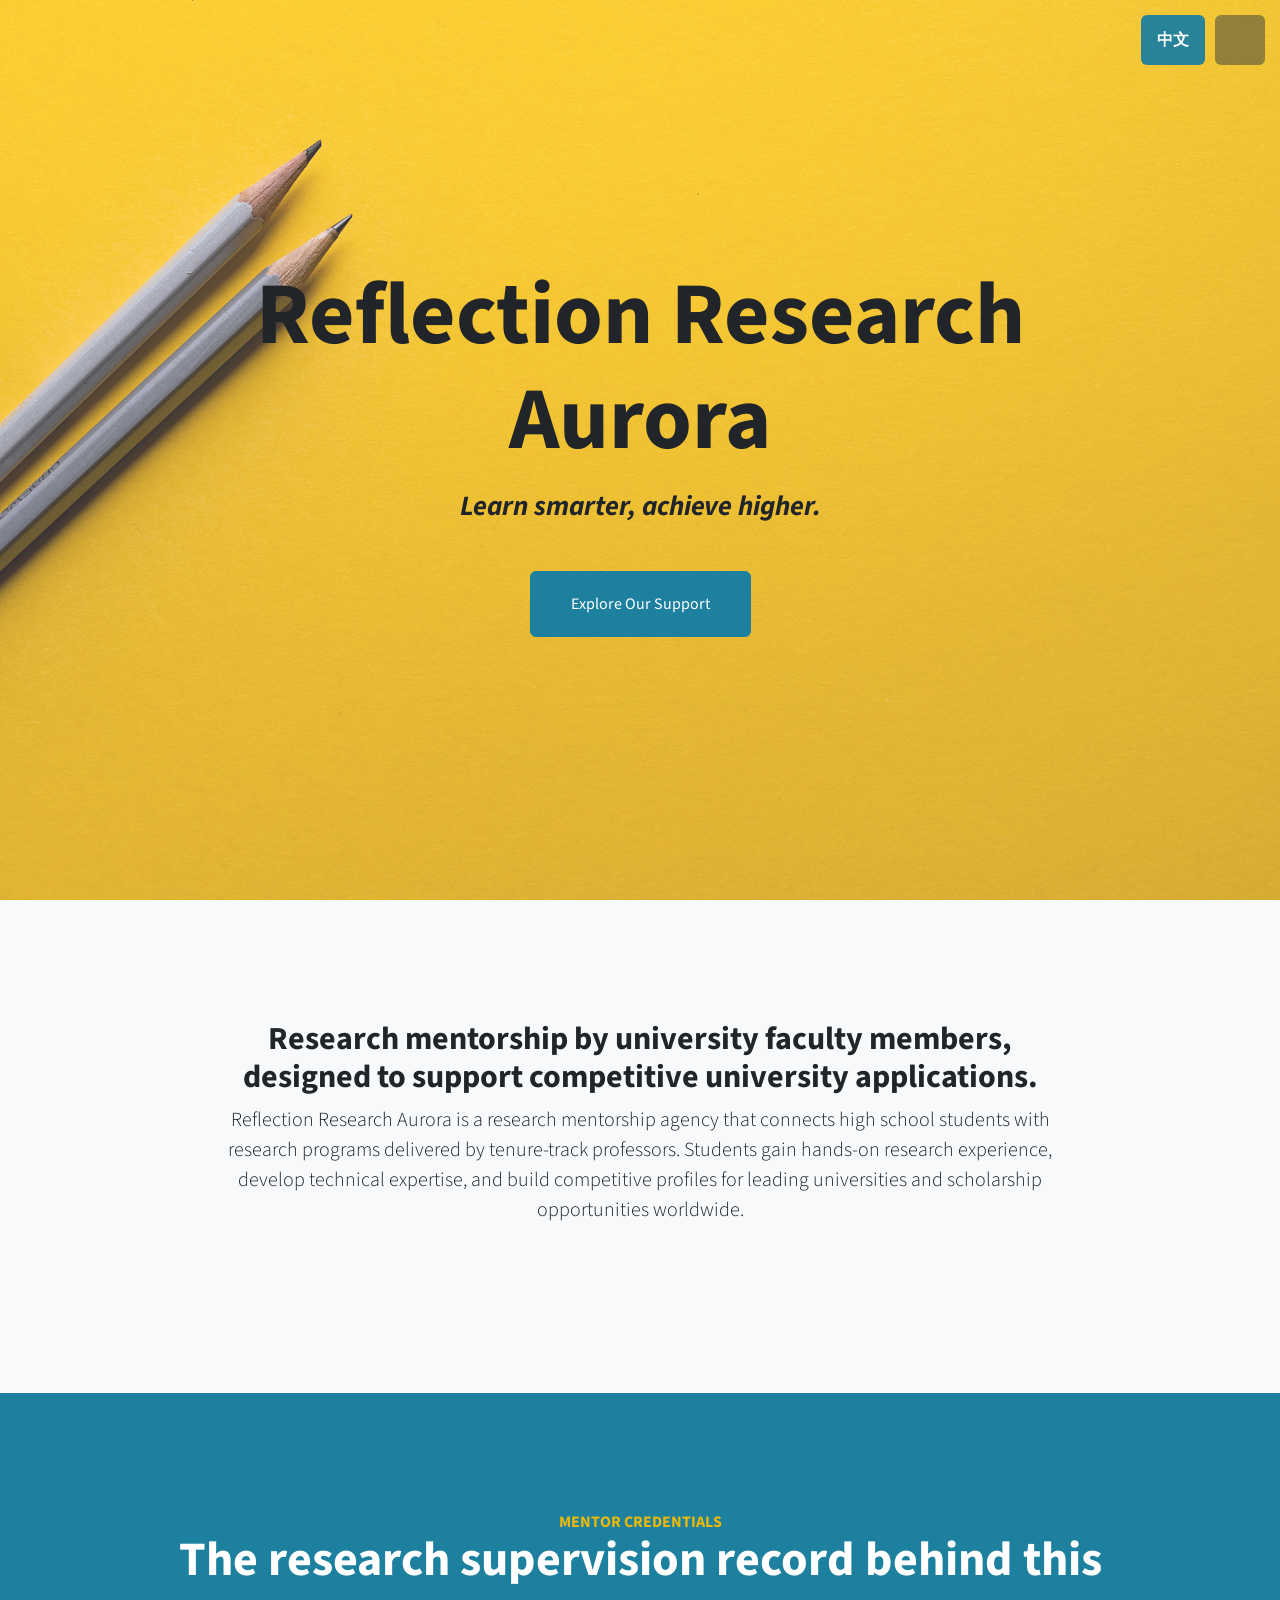
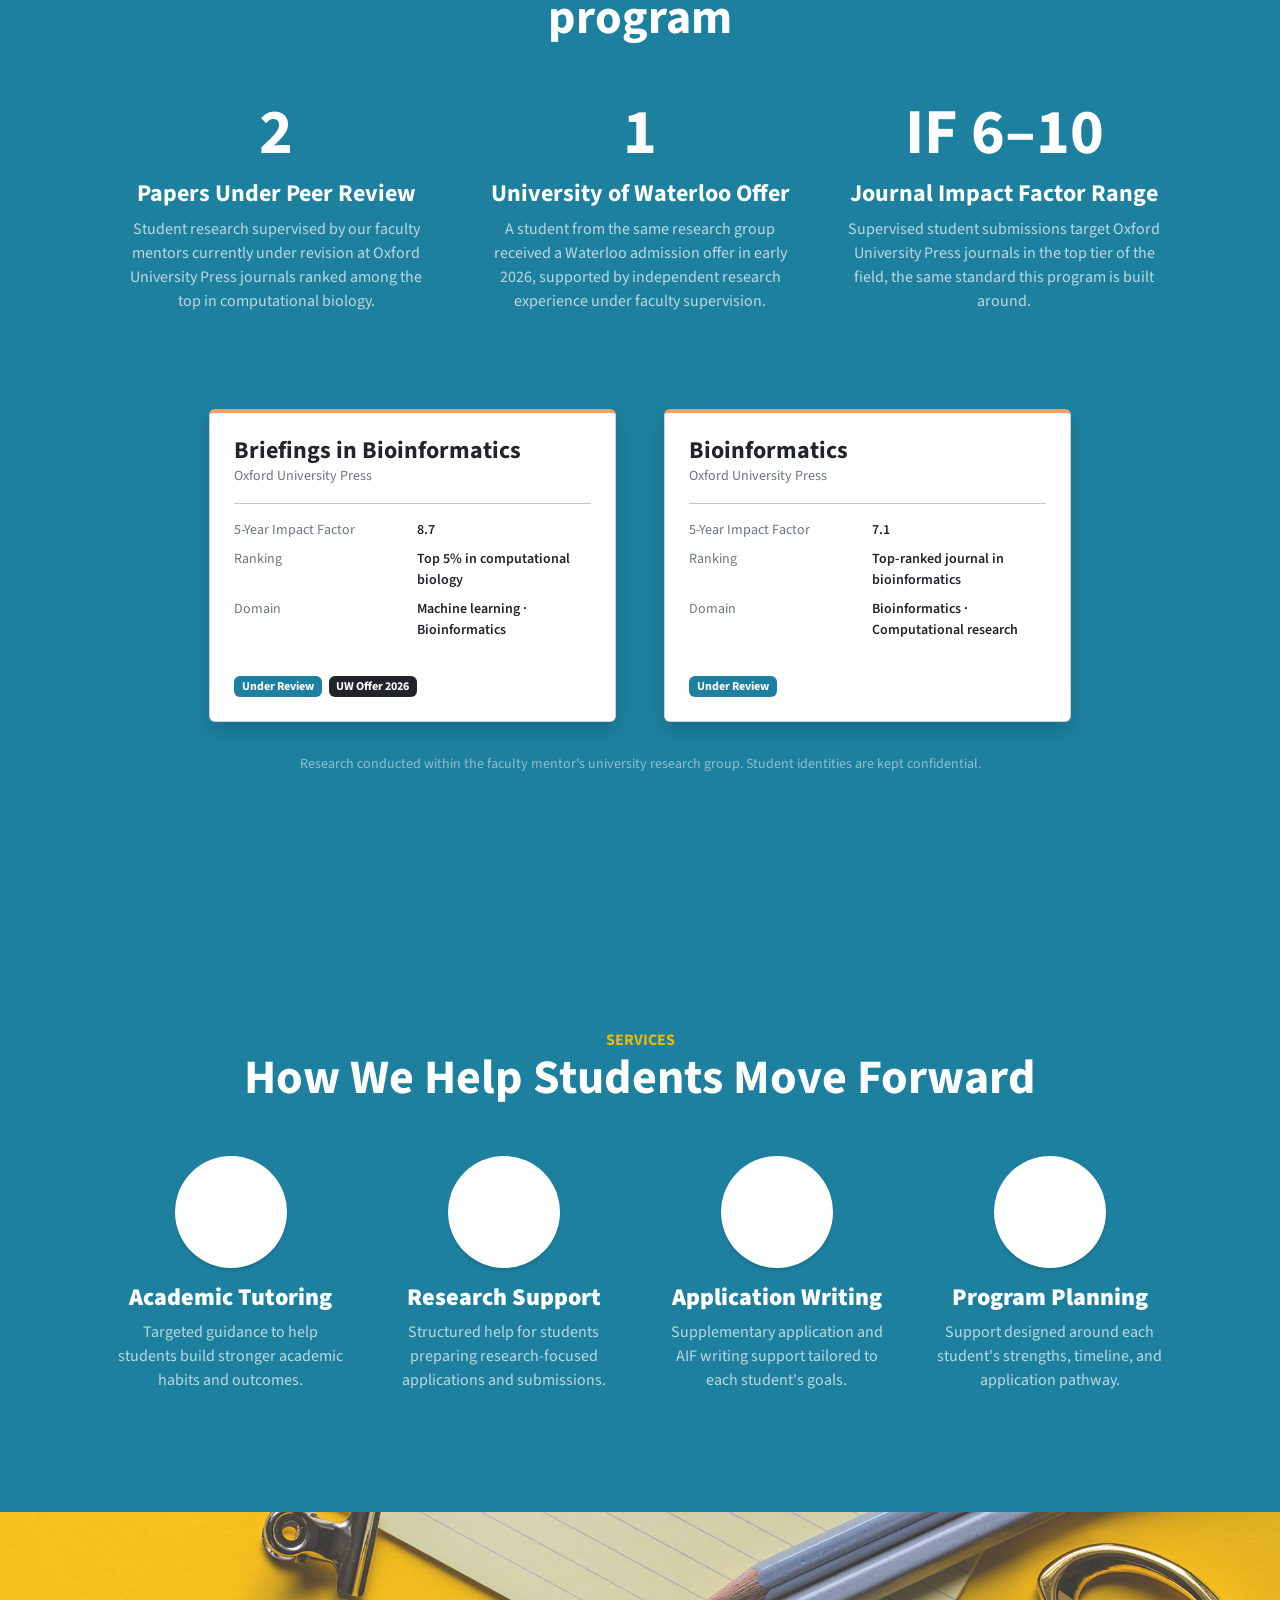
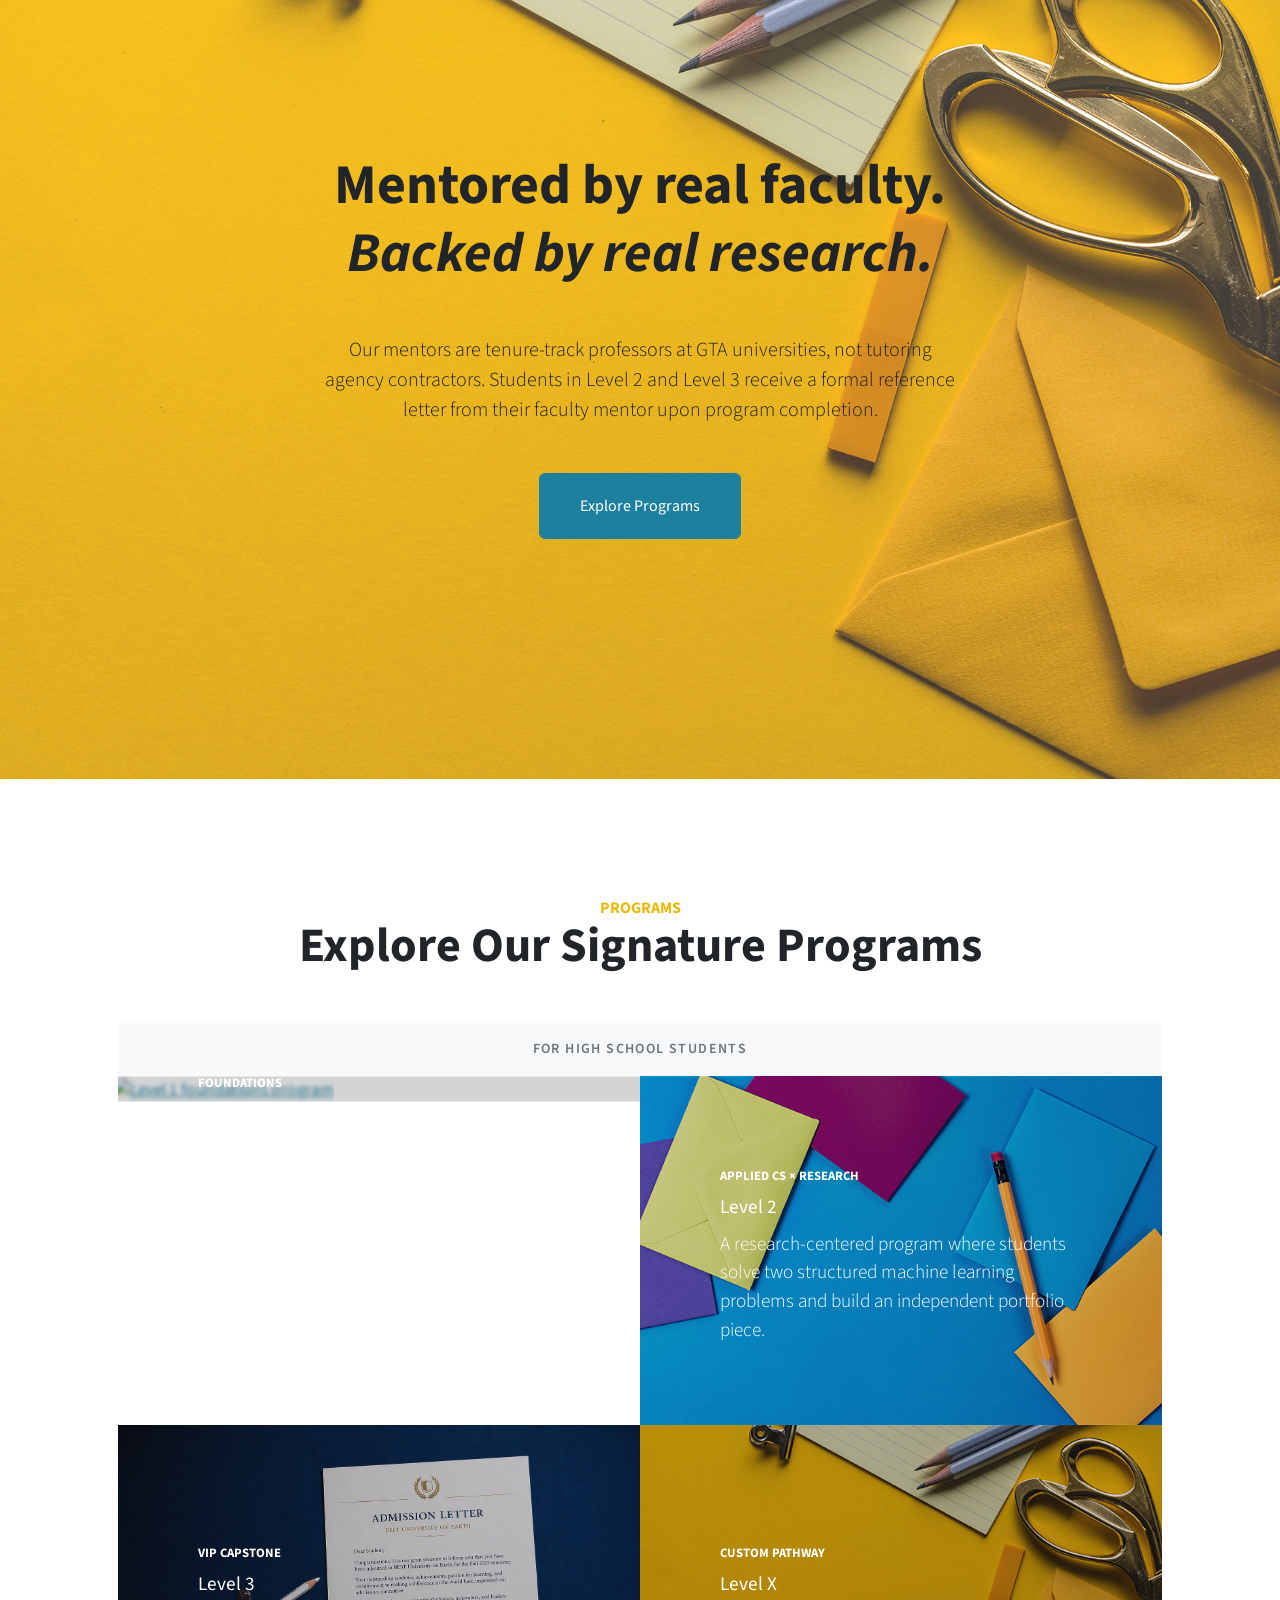
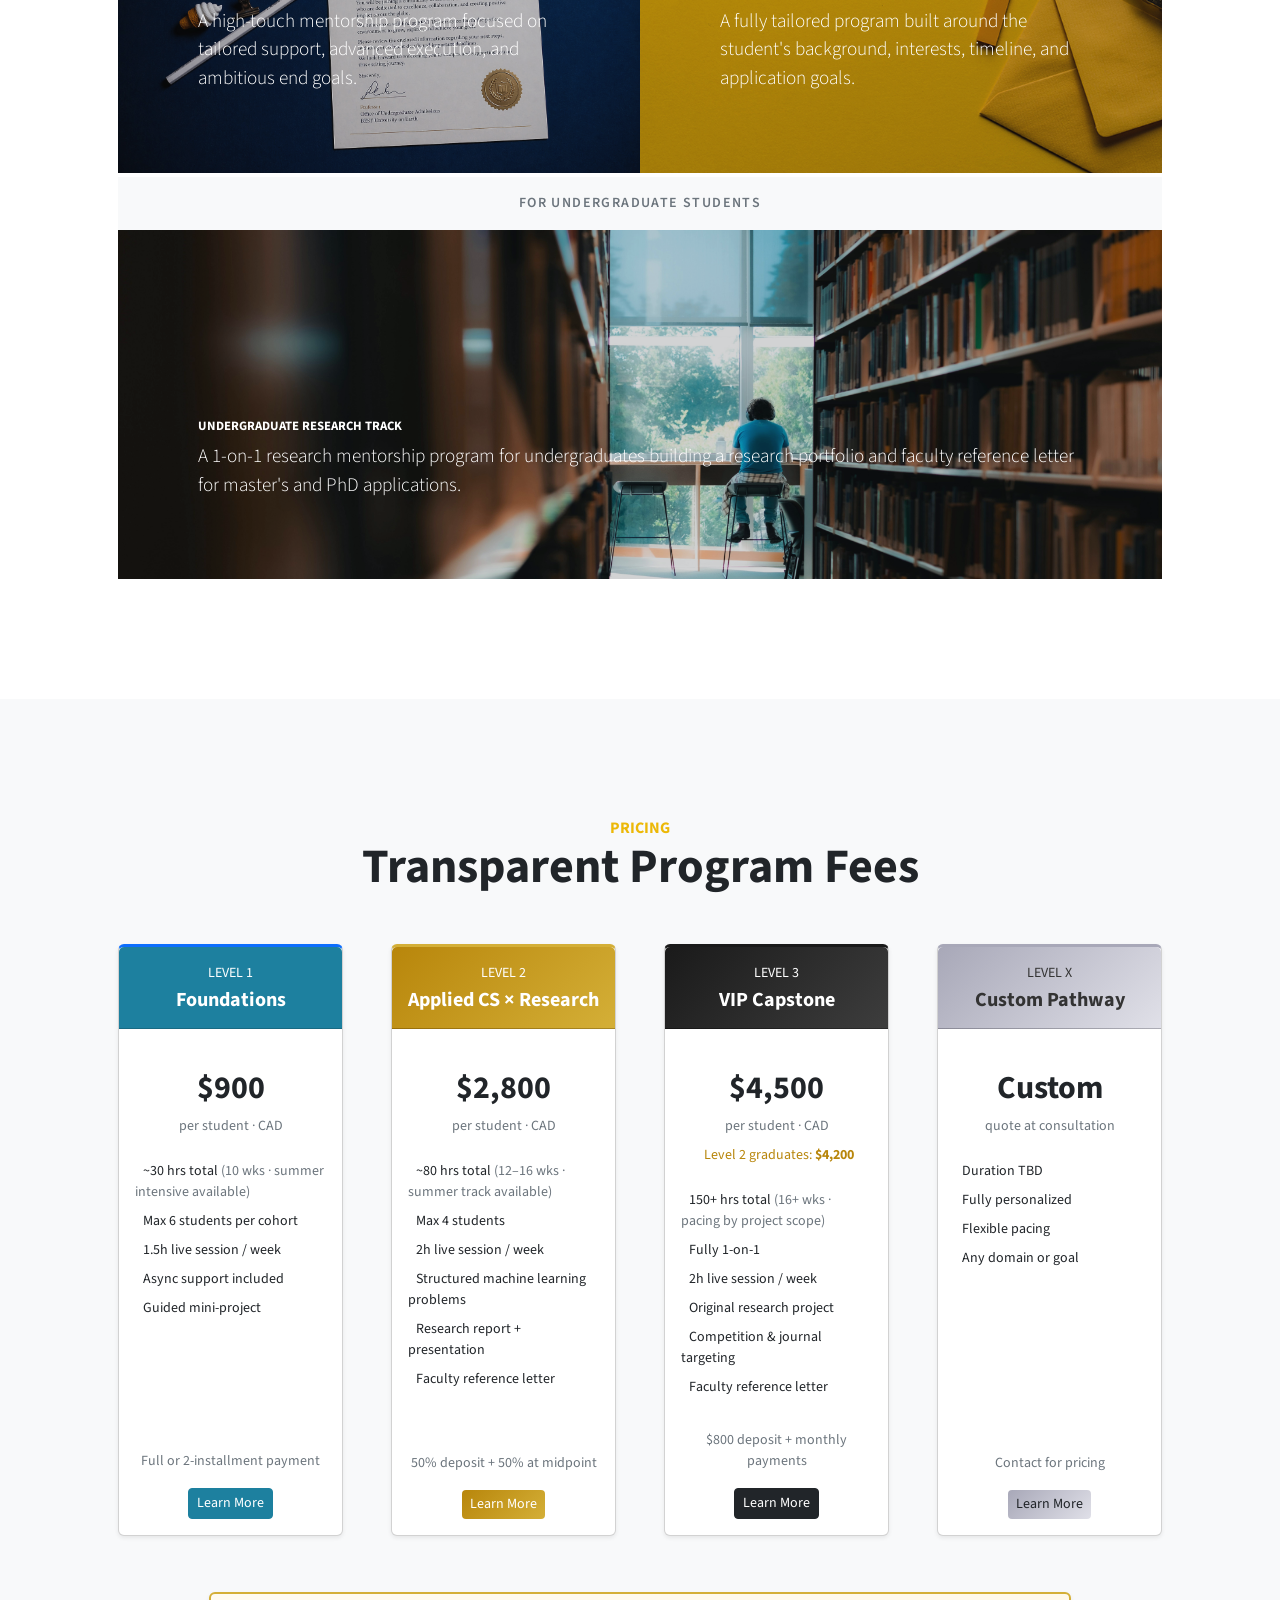
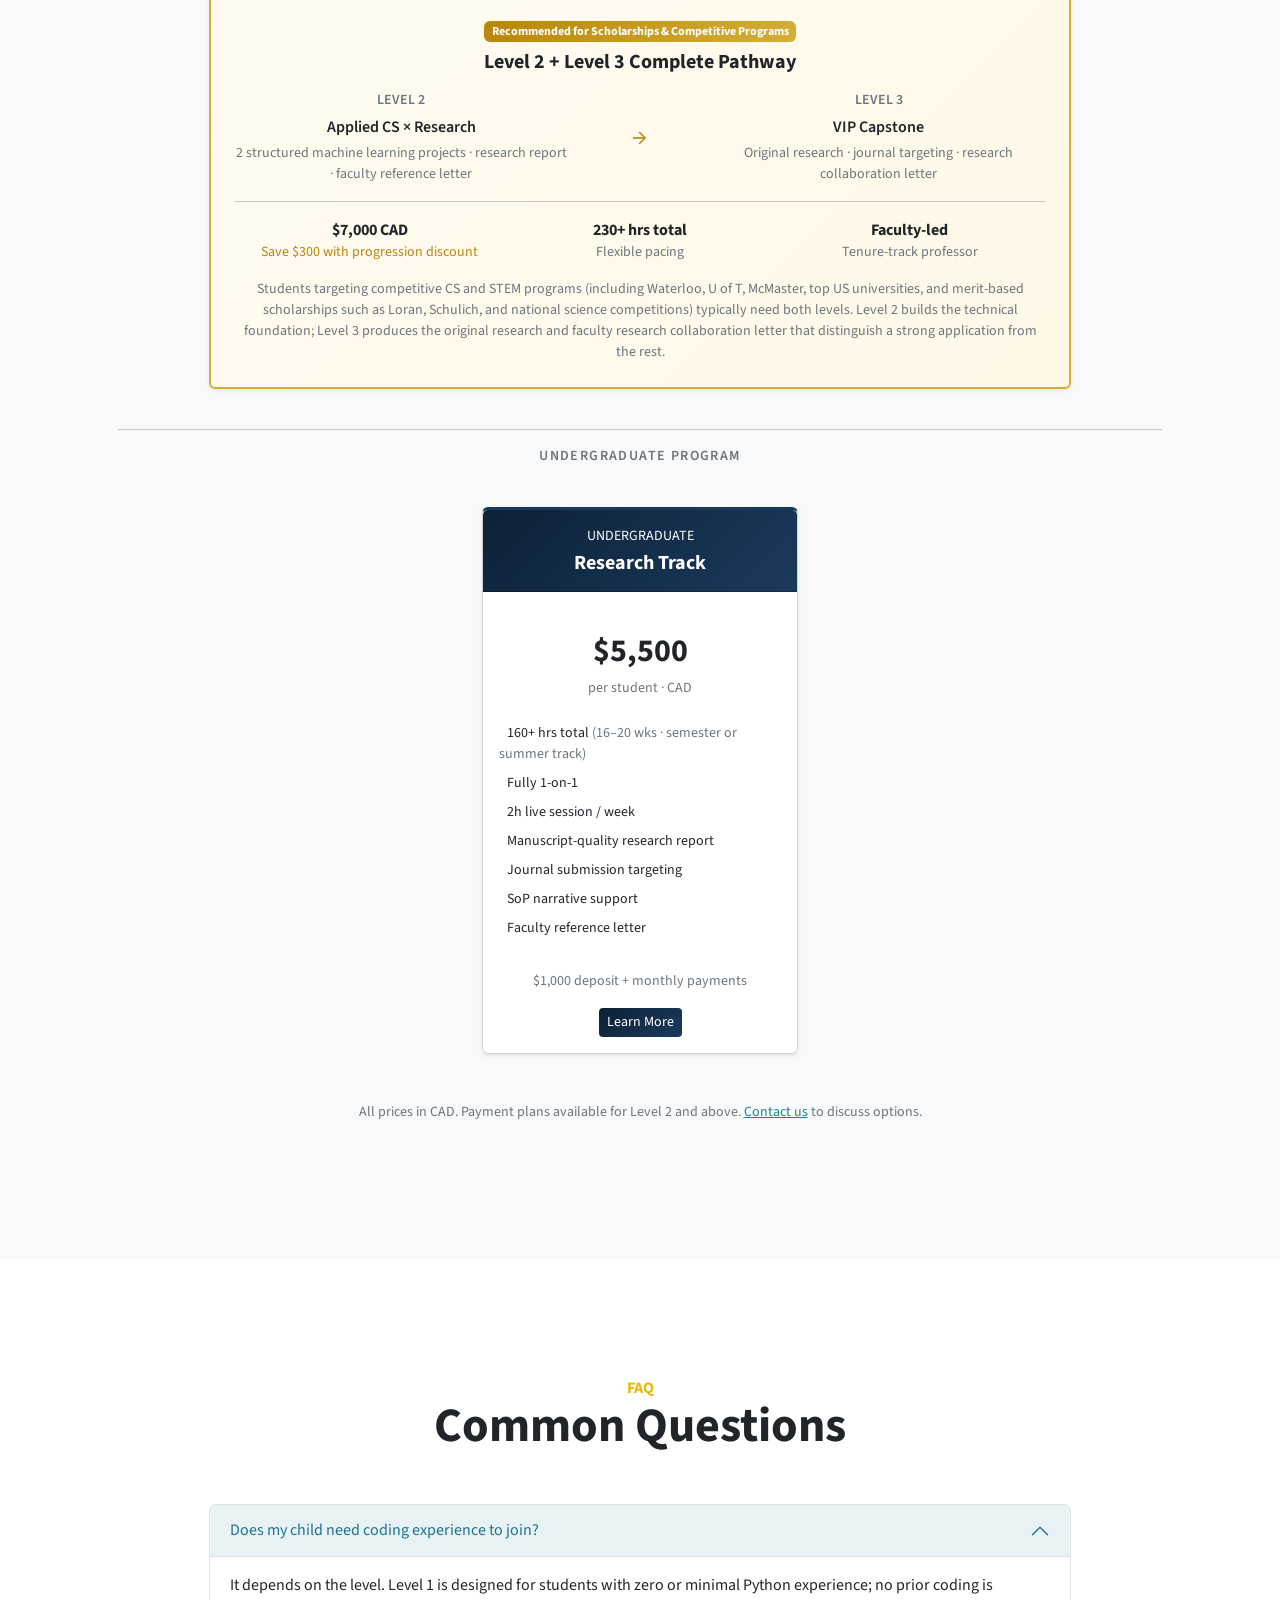
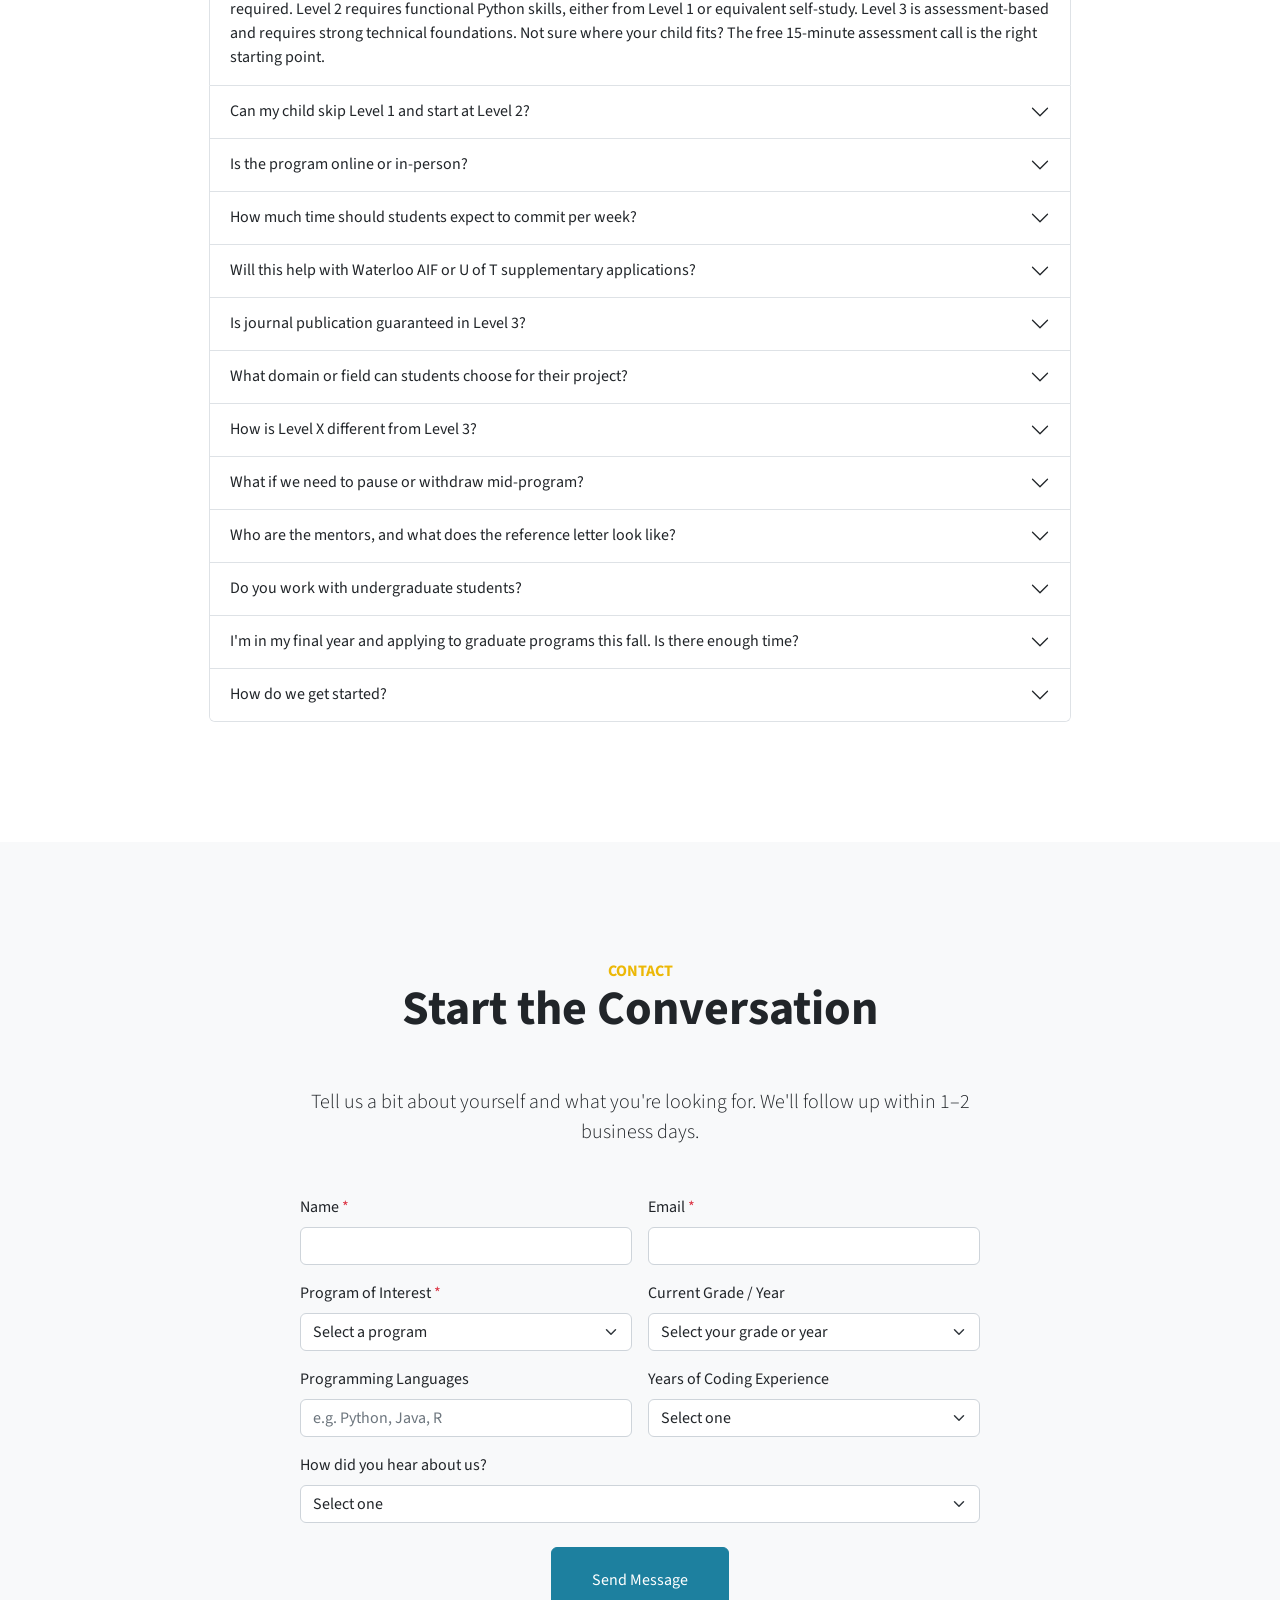
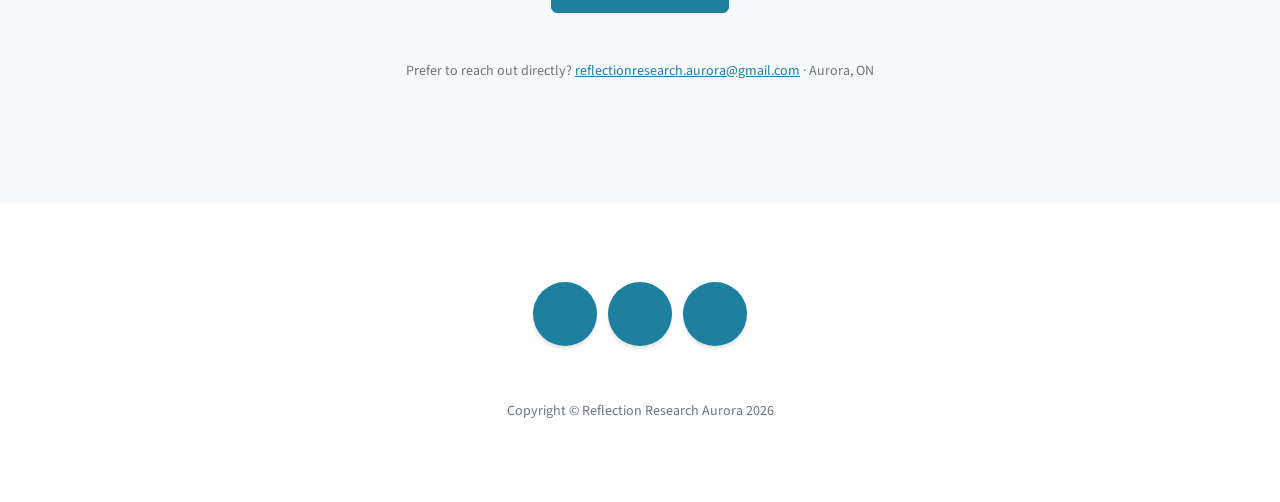
==== index.html @ bee8b77a "Initial site launch Co-Authored-By: Claude Sonnet 4.6 <noreply@anthropic.com>" ====
<!DOCTYPE html>
<html lang="en">
    <head>
        <meta charset="utf-8" />
        <meta name="viewport" content="width=device-width, initial-scale=1, shrink-to-fit=no" />
        <meta name="description" content="Reflection Research Aurora helps high school and undergraduate students with academic tutoring and application writing support." />
        <meta name="author" content="Reflection Research Aurora" />
        <title>Reflection Research Aurora | Learn smarter, achieve higher.</title>
        <!-- Favicon-->
        <link rel="icon" type="image/x-icon" href="assets/favicon.ico" />
        <!-- Font Awesome icons (free version)-->
        <script src="https://use.fontawesome.com/releases/v6.3.0/js/all.js" crossorigin="anonymous"></script>
        <!-- Simple line icons-->
        <link href="https://cdnjs.cloudflare.com/ajax/libs/simple-line-icons/2.5.5/css/simple-line-icons.min.css" rel="stylesheet" />
        <!-- Google fonts-->
        <link href="https://fonts.googleapis.com/css?family=Source+Sans+Pro:300,400,700,300italic,400italic,700italic" rel="stylesheet" type="text/css" />
        <!-- Core theme CSS (includes Bootstrap)-->
        <link href="css/styles.css" rel="stylesheet" />
    </head>
    <body id="page-top">
        <!-- Navigation-->
        <a class="menu-toggle rounded" href="#"><i class="fas fa-bars"></i></a>
        <a class="language-toggle rounded" href="#" aria-label="Switch language">中文</a>
        <nav id="sidebar-wrapper">
            <ul class="sidebar-nav">
                <li class="sidebar-brand"><a class="js-scroll-trigger" href="#page-top">Reflection Research Aurora</a></li>
                <li class="sidebar-nav-item"><a class="js-scroll-trigger" href="#page-top">Home</a></li>
                <li class="sidebar-nav-item"><a class="js-scroll-trigger" href="#about">About</a></li>
                <li class="sidebar-nav-item"><a class="js-scroll-trigger" href="#services">Services</a></li>
                <li class="sidebar-nav-item"><a class="js-scroll-trigger" href="#programs">Programs</a></li>
                <li class="sidebar-nav-item"><a class="js-scroll-trigger" href="#pricing">Pricing</a></li>
                <li class="sidebar-nav-item"><a class="js-scroll-trigger" href="#faq">FAQ</a></li>
                <li class="sidebar-nav-item"><a class="js-scroll-trigger" href="#contact">Contact</a></li>
            </ul>
        </nav>
        <!-- Header-->
        <header class="masthead d-flex align-items-center">
            <div class="container px-4 px-lg-5 text-center">
                <h1 class="mb-3">Reflection Research Aurora</h1>
                <h3 class="mb-5"><em>Learn smarter, achieve higher.</em></h3>
                <a class="btn btn-primary btn-xl" href="#about">Explore Our Support</a>
            </div>
        </header>
        <!-- About-->
        <section class="content-section bg-light" id="about">
            <div class="container px-4 px-lg-5 text-center">
                <div class="row gx-4 gx-lg-5 justify-content-center">
                    <div class="col-lg-10">
                        <h2>Research mentorship by university faculty members, designed to support competitive university applications.</h2>
                        <p class="lead mb-5">
                            Reflection Research Aurora is a research mentorship agency that connects 
                            high school students with research programs delivered by tenure-track professors. 
                            Students gain hands-on research experience, develop technical expertise, and build competitive profiles for leading universities and scholarship opportunities worldwide.
                        </p>
                    </div>
                </div>
            </div>
        </section>
        <!-- Mentor Credentials -->
        <section class="content-section bg-primary text-white text-center" id="outcomes">
            <div class="container px-4 px-lg-5">
                <div class="content-section-heading">
                    <h3 class="text-secondary mb-0">Mentor Credentials</h3>
                    <h2 class="mb-5">The research supervision record behind this program</h2>
                </div>
                <div class="row gx-4 gx-lg-5 justify-content-center mb-5">
                    <div class="col-lg-4 col-md-4 mb-5">
                        <h1 class="display-3 fw-bold">2</h1>
                        <h4>Papers Under Peer Review</h4>
                        <p class="text-faded mb-0">Student research supervised by our faculty mentors currently under revision at Oxford University Press journals ranked among the top in computational biology.</p>
                    </div>
                    <div class="col-lg-4 col-md-4 mb-5">
                        <h1 class="display-3 fw-bold">1</h1>
                        <h4>University of Waterloo Offer</h4>
                        <p class="text-faded mb-0">A student from the same research group received a Waterloo admission offer in early 2026, supported by independent research experience under faculty supervision.</p>
                    </div>
                    <div class="col-lg-4 col-md-4 mb-5">
                        <h1 class="display-3 fw-bold">IF 6–10</h1>
                        <h4>Journal Impact Factor Range</h4>
                        <p class="text-faded mb-0">Supervised student submissions target Oxford University Press journals in the top tier of the field, the same standard this program is built around.</p>
                    </div>
                </div>
                <div class="row gx-4 gx-lg-5 justify-content-center">
                    <div class="col-lg-5 col-md-6 mb-4">
                        <div class="card h-100 text-start text-dark shadow" style="border-top: 4px solid #f4a261;">
                            <div class="card-body p-4">
                                <h4 class="card-title mb-0">Briefings in Bioinformatics</h4>
                                <p class="text-muted small mb-3">Oxford University Press</p>
                                <hr class="my-3">
                                <div class="row g-2 small">
                                    <div class="col-6 text-muted">5-Year Impact Factor</div>
                                    <div class="col-6 fw-semibold">8.7</div>
                                    <div class="col-6 text-muted">Ranking</div>
                                    <div class="col-6 fw-semibold">Top 5% in computational biology</div>
                                    <div class="col-6 text-muted">Domain</div>
                                    <div class="col-6 fw-semibold">Machine learning &middot; Bioinformatics</div>
                                </div>
                            </div>
                            <div class="card-footer bg-transparent border-0 pb-4 px-4">
                                <span class="badge bg-primary">Under Review</span>
                                <span class="badge bg-dark ms-1">UW Offer 2026</span>
                            </div>
                        </div>
                    </div>
                    <div class="col-lg-5 col-md-6 mb-4">
                        <div class="card h-100 text-start text-dark shadow" style="border-top: 4px solid #f4a261;">
                            <div class="card-body p-4">
                                <h4 class="card-title mb-0">Bioinformatics</h4>
                                <p class="text-muted small mb-3">Oxford University Press</p>
                                <hr class="my-3">
                                <div class="row g-2 small">
                                    <div class="col-6 text-muted">5-Year Impact Factor</div>
                                    <div class="col-6 fw-semibold">7.1</div>
                                    <div class="col-6 text-muted">Ranking</div>
                                    <div class="col-6 fw-semibold">Top-ranked journal in bioinformatics</div>
                                    <div class="col-6 text-muted">Domain</div>
                                    <div class="col-6 fw-semibold">Bioinformatics &middot; Computational research</div>
                                </div>
                            </div>
                            <div class="card-footer bg-transparent border-0 pb-4 px-4">
                                <span class="badge bg-primary">Under Review</span>
                            </div>
                        </div>
                    </div>
                </div>
                <p class="text-white-50 small mt-2">Research conducted within the faculty mentor's university research group. Student identities are kept confidential.</p>
            </div>
        </section>
        <!-- Services-->
        <section class="content-section bg-primary text-white text-center" id="services">
            <div class="container px-4 px-lg-5">
                <div class="content-section-heading">
                    <h3 class="text-secondary mb-0">Services</h3>
                    <h2 class="mb-5">How We Help Students Move Forward</h2>
                </div>
                <div class="row gx-4 gx-lg-5">
                    <div class="col-lg-3 col-md-6 mb-5 mb-lg-0">
                        <span class="service-icon rounded-circle mx-auto mb-3"><i class="icon-graduation"></i></span>
                        <h4><strong>Academic Tutoring</strong></h4>
                        <p class="text-faded mb-0">Targeted guidance to help students build stronger academic habits and outcomes.</p>
                    </div>
                    <div class="col-lg-3 col-md-6 mb-5 mb-lg-0">
                        <span class="service-icon rounded-circle mx-auto mb-3"><i class="icon-like"></i></span>
                        <h4><strong>Research Support</strong></h4>
                        <p class="text-faded mb-0">Structured help for students preparing research-focused applications and submissions.</p>
                    </div>
                    <div class="col-lg-3 col-md-6 mb-5 mb-md-0">
                        <span class="service-icon rounded-circle mx-auto mb-3"><i class="icon-pencil"></i></span>
                        <h4><strong>Application Writing</strong></h4>
                        <p class="text-faded mb-0">Supplementary application and AIF writing support tailored to each student's goals.</p>
                    </div>
                    <div class="col-lg-3 col-md-6">
                        <span class="service-icon rounded-circle mx-auto mb-3"><i class="icon-compass"></i></span>
                        <h4><strong>Program Planning</strong></h4>
                        <p class="text-faded mb-0">Support designed around each student's strengths, timeline, and application pathway.</p>
                    </div>
                </div>
            </div>
        </section>
        <!-- Callout-->
        <section class="callout">
            <div class="container px-4 px-lg-5 text-center">
                <h2 class="mx-auto mb-5">
                    Mentored by real faculty.<br>
                    <em>Backed by real research.</em>
                </h2>
                <p class="lead mx-auto mb-5" style="max-width: 640px;">Our mentors are tenure-track professors at GTA universities, not tutoring agency contractors. Students in Level 2 and Level 3 receive a formal reference letter from their faculty mentor upon program completion.</p>
                <a class="btn btn-primary btn-xl" href="#programs">Explore Programs</a>
            </div>
        </section>
        <!-- Programs-->
        <section class="content-section" id="programs">
            <div class="container px-4 px-lg-5">
                <div class="content-section-heading text-center">
                    <h3 class="text-secondary mb-0">Programs</h3>
                    <h2 class="mb-5">Explore Our Signature Programs</h2>
                </div>
                <div class="row gx-0">
                    <div class="col-12 text-center py-3" style="background-color: #f8f9fa;">
                        <p class="text-uppercase text-muted small fw-semibold mb-0" style="letter-spacing: 0.1em;">For High School Students</p>
                    </div>
                    <div class="col-lg-6">
                        <a class="portfolio-item" href="program-level-1-foundations.html">
                            <div class="caption">
                                <div class="caption-content">
                                    <div class="h2">Foundations</div>
                                    <p class="mb-2"><strong>Level 1</strong></p>
                                    <p class="mb-0">A beginner-friendly 10-week program focused on coding fundamentals, data thinking, and a guided class schedule.</p>
                                </div>
                            </div>
                            <img class="img-fluid" src="assets/img/portfolio-1.jpg" alt="Level 1 foundations program" style="filter: blur(2px); transform: scale(1.05);" />
                        </a>
                    </div>
                    <div class="col-lg-6">
                        <a class="portfolio-item" href="program-level-2-applied-bioinformatics.html">
                            <div class="caption">
                                <div class="caption-content">
                                    <div class="h2">Applied CS &times; Research</div>
                                    <p class="mb-2"><strong>Level 2</strong></p>
                                    <p class="mb-0">A research-centered program where students solve two structured machine learning problems and build an independent portfolio piece.</p>
                                </div>
                            </div>
                            <img class="img-fluid" src="assets/img/portfolio-2.jpg" alt="Level 2 applied bioinformatics program" />
                        </a>
                    </div>
                    <div class="col-lg-6">
                        <a class="portfolio-item" href="program-level-3-vip-capstone.html">
                            <div class="caption">
                                <div class="caption-content">
                                    <div class="h2">VIP Capstone</div>
                                    <p class="mb-2"><strong>Level 3</strong></p>
                                    <p class="mb-0">A high-touch mentorship program focused on tailored support, advanced execution, and ambitious end goals.</p>
                                </div>
                            </div>
                            <img class="img-fluid" src="assets/img/test3.png" alt="Level 3 VIP capstone program" />
                        </a>
                    </div>
                    <div class="col-lg-6">
                        <a class="portfolio-item" href="program-level-x-custom-pathway.html">
                            <div class="caption">
                                <div class="caption-content">
                                    <div class="h2">Custom Pathway</div>
                                    <p class="mb-2"><strong>Level X</strong></p>
                                    <p class="mb-0">A fully tailored program built around the student's background, interests, timeline, and application goals.</p>
                                </div>
                            </div>
                            <img class="img-fluid" src="assets/img/portfolio-4.jpg" alt="Level X custom program" />
                        </a>
                    </div>
                    <div class="col-12 text-center py-3 mt-1" style="background-color: #f8f9fa;">
                        <p class="text-uppercase text-muted small fw-semibold mb-0" style="letter-spacing: 0.1em;">For Undergraduate Students</p>
                    </div>
                    <div class="col-lg-12">
                        <a class="portfolio-item" href="program-undergraduate.html">
                            <div class="caption">
                                <div class="caption-content">
                                    <div class="h2">Undergraduate Research Track</div>
                                    <!-- <p class="mb-2"><strong>Undergraduate</strong></p> -->
                                    <p class="mb-0">A 1-on-1 research mentorship program for undergraduates building a research portfolio and faculty reference letter for master's and PhD applications.</p>
                                </div>
                            </div>
                            <img class="img-fluid" src="assets/img/ug_img.jpg" alt="Undergraduate research track" />
                        </a>
                    </div>
                </div>
            </div>
        </section>
        <!-- Pricing-->
        <section class="content-section bg-light" id="pricing">
            <div class="container px-4 px-lg-5">
                <div class="content-section-heading text-center">
                    <h3 class="text-secondary mb-0">Pricing</h3>
                    <h2 class="mb-5">Transparent Program Fees</h2>
                </div>
                <div class="row gx-4 gx-lg-5 justify-content-center">
                    <div class="col-lg-3 col-md-6 mb-5">
                        <div class="card h-100 text-center shadow-sm" style="border-top: 3px solid #0d6efd;">
                            <div class="card-header bg-primary text-white py-3">
                                <p class="text-uppercase small mb-1">Level 1</p>
                                <h5 class="mb-0">Foundations</h5>
                            </div>
                            <div class="card-body d-flex flex-column">
                                <div class="my-4">
                                    <h2 class="fw-bold">$900</h2>
                                    <p class="text-muted small mb-0">per student · CAD</p>
                                </div>
                                <ul class="list-unstyled text-start small mb-4">
                                    <li class="mb-2"><i class="fas fa-check text-success me-2"></i>~30 hrs total <span class="text-muted">(10 wks · summer intensive available)</span></li>
                                    <li class="mb-2"><i class="fas fa-check text-success me-2"></i>Max 6 students per cohort</li>
                                    <li class="mb-2"><i class="fas fa-check text-success me-2"></i>1.5h live session / week</li>
                                    <li class="mb-2"><i class="fas fa-check text-success me-2"></i>Async support included</li>
                                    <li class="mb-2"><i class="fas fa-check text-success me-2"></i>Guided mini-project</li>
                                </ul>
                                <div class="mt-auto">
                                    <p class="text-muted small mb-3">Full or 2-installment payment</p>
                                    <a href="program-level-1-foundations.html" class="btn btn-primary btn-sm">Learn More</a>
                                </div>
                            </div>
                        </div>
                    </div>
                    <div class="col-lg-3 col-md-6 mb-5">
                        <div class="card h-100 text-center shadow-sm" style="border-top: 3px solid #D4AF37;">
                            <div class="card-header text-white py-3" style="background: linear-gradient(135deg, #B8860B, #D4AF37);">
                                <p class="text-uppercase small mb-1">Level 2</p>
                                <h5 class="mb-0">Applied CS &times; Research</h5>
                            </div>
                            <div class="card-body d-flex flex-column">
                                <div class="my-4">
                                    <h2 class="fw-bold">$2,800</h2>
                                    <p class="text-muted small mb-0">per student · CAD</p>
                                </div>
                                <ul class="list-unstyled text-start small mb-4">
                                    <li class="mb-2"><i class="fas fa-check text-success me-2"></i>~80 hrs total <span class="text-muted">(12–16 wks · summer track available)</span></li>
                                    <li class="mb-2"><i class="fas fa-check text-success me-2"></i>Max 4 students</li>
                                    <li class="mb-2"><i class="fas fa-check text-success me-2"></i>2h live session / week</li>
                                    <li class="mb-2"><i class="fas fa-check text-success me-2"></i>Structured machine learning problems</li>
                                    <li class="mb-2"><i class="fas fa-check text-success me-2"></i>Research report + presentation</li>
                                    <li class="mb-2"><i class="fas fa-check text-success me-2"></i>Faculty reference letter</li>
                                </ul>
                                <div class="mt-auto">
                                    <p class="text-muted small mb-3">50% deposit + 50% at midpoint</p>
                                    <a href="program-level-2-applied-bioinformatics.html" class="btn btn-sm text-white" style="background: linear-gradient(135deg, #B8860B, #D4AF37); border: none;">Learn More</a>
                                </div>
                            </div>
                        </div>
                    </div>
                    <div class="col-lg-3 col-md-6 mb-5">
                        <div class="card h-100 text-center shadow-sm" style="border-top: 3px solid #1a1a1a;">
                            <div class="card-header text-white py-3" style="background: linear-gradient(135deg, #1a1a1a, #3d3d3d);">
                                <p class="text-uppercase small mb-1">Level 3</p>
                                <h5 class="mb-0">VIP Capstone</h5>
                            </div>
                            <div class="card-body d-flex flex-column">
                                <div class="my-4">
                                    <h2 class="fw-bold">$4,500</h2>
                                    <p class="text-muted small mb-0">per student · CAD</p>
                                    <p class="small mt-2 mb-0" style="color: #B8860B;"><i class="fas fa-tag me-1"></i>Level 2 graduates: <strong>$4,200</strong></p>
                                </div>
                                <ul class="list-unstyled text-start small mb-4">
                                    <li class="mb-2"><i class="fas fa-check text-success me-2"></i>150+ hrs total <span class="text-muted">(16+ wks · pacing by project scope)</span></li>
                                    <li class="mb-2"><i class="fas fa-check text-success me-2"></i>Fully 1-on-1</li>
                                    <li class="mb-2"><i class="fas fa-check text-success me-2"></i>2h live session / week</li>
                                    <li class="mb-2"><i class="fas fa-check text-success me-2"></i>Original research project</li>
                                    <li class="mb-2"><i class="fas fa-check text-success me-2"></i>Competition &amp; journal targeting</li>
                                    <li class="mb-2"><i class="fas fa-check text-success me-2"></i>Faculty reference letter</li>
                                </ul>
                                <div class="mt-auto">
                                    <p class="text-muted small mb-3">$800 deposit + monthly payments</p>
                                    <a href="program-level-3-vip-capstone.html" class="btn btn-dark btn-sm">Learn More</a>
                                </div>
                            </div>
                        </div>
                    </div>
                    <div class="col-lg-3 col-md-6 mb-5">
                        <div class="card h-100 text-center shadow-sm" style="border-top: 3px solid #A8A8B8;">
                            <div class="card-header py-3" style="background: linear-gradient(135deg, #A8A8B8, #E0E0E8); color: #333;">
                                <p class="text-uppercase small mb-1">Level X</p>
                                <h5 class="mb-0">Custom Pathway</h5>
                            </div>
                            <div class="card-body d-flex flex-column">
                                <div class="my-4">
                                    <h2 class="fw-bold">Custom</h2>
                                    <p class="text-muted small mb-0">quote at consultation</p>
                                </div>
                                <ul class="list-unstyled text-start small mb-4">
                                    <li class="mb-2"><i class="fas fa-check text-success me-2"></i>Duration TBD</li>
                                    <li class="mb-2"><i class="fas fa-check text-success me-2"></i>Fully personalized</li>
                                    <li class="mb-2"><i class="fas fa-check text-success me-2"></i>Flexible pacing</li>
                                    <li class="mb-2"><i class="fas fa-check text-success me-2"></i>Any domain or goal</li>
                                    <!-- <li class="mb-2"><i class="fas fa-check text-success me-2"></i>Free 15-min assessment call</li> -->
                                </ul>
                                <div class="mt-auto">
                                    <p class="text-muted small mb-3">Contact for pricing</p>
                                    <a href="program-level-x-custom-pathway.html" class="btn btn-sm text-dark" style="background: linear-gradient(135deg, #A8A8B8, #E0E0E8); border: none;">Learn More</a>
                                </div>
                            </div>
                        </div>
                    </div>
                </div>
                <!-- Recommended Pathway -->
                <div class="row gx-4 gx-lg-5 justify-content-center mt-2 mb-4">
                    <div class="col-lg-10">
                        <div class="card shadow-sm" style="border: 2px solid #D4AF37; background: linear-gradient(135deg, #fffbf0, #fff8e7);">
                            <div class="card-body p-4">
                                <div class="text-center mb-3">
                                    <span class="badge mb-2 text-white" style="background: linear-gradient(135deg, #B8860B, #D4AF37);">Recommended for Scholarships &amp; Competitive Programs</span>
                                    <h5 class="fw-bold mb-0">Level 2 + Level 3 Complete Pathway</h5>
                                </div>
                                <div class="row align-items-center text-center gx-2 mb-3">
                                    <div class="col-md-5">
                                        <p class="text-uppercase small text-muted fw-semibold mb-1">Level 2</p>
                                        <p class="fw-semibold mb-1">Applied CS &times; Research</p>
                                        <p class="small text-muted mb-0">2 structured machine learning projects · research report · faculty reference letter</p>
                                    </div>
                                    <div class="col-md-2 text-center py-2">
                                        <span style="font-size: 1.5rem; color: #B8860B;">&#8594;</span>
                                    </div>
                                    <div class="col-md-5">
                                        <p class="text-uppercase small text-muted fw-semibold mb-1">Level 3</p>
                                        <p class="fw-semibold mb-1">VIP Capstone</p>
                                        <p class="small text-muted mb-0">Original research · journal targeting · research collaboration letter</p>
                                    </div>
                                </div>
                                <hr class="my-3">
                                <div class="row text-center gx-0 mb-3">
                                    <div class="col-4">
                                        <p class="fw-bold mb-0">$7,000 CAD</p>
                                        <p class="small mb-0" style="color: #B8860B;">Save $300 with progression discount</p>
                                    </div>
                                    <div class="col-4">
                                        <p class="fw-bold mb-0">230+ hrs total</p>
                                        <p class="small text-muted mb-0">Flexible pacing</p>
                                    </div>
                                    <div class="col-4">
                                        <p class="fw-bold mb-0">Faculty-led</p>
                                        <p class="small text-muted mb-0">Tenure-track professor</p>
                                    </div>
                                </div>
                                <p class="text-center text-muted small mb-0">Students targeting competitive CS and STEM programs (including Waterloo, U of T, McMaster, top US universities, and merit-based scholarships such as Loran, Schulich, and national science competitions) typically need both levels. Level 2 builds the technical foundation; Level 3 produces the original research and faculty research collaboration letter that distinguish a strong application from the rest.</p>
                            </div>
                        </div>
                    </div>
                </div>
                <div class="row mt-2 mb-3">
                    <div class="col-12">
                        <hr class="my-3">
                        <p class="text-center text-uppercase text-muted small fw-semibold mb-4" style="letter-spacing: 0.1em;">Undergraduate Program</p>
                    </div>
                </div>
                <div class="row gx-4 gx-lg-5 justify-content-center">
                    <div class="col-lg-4 col-md-6 mb-5">
                        <div class="card h-100 text-center shadow-sm" style="border-top: 3px solid #1a3a5c;">
                            <div class="card-header text-white py-3" style="background: linear-gradient(135deg, #0d2137, #1a3a5c);">
                                <p class="text-uppercase small mb-1">Undergraduate</p>
                                <h5 class="mb-0">Research Track</h5>
                            </div>
                            <div class="card-body d-flex flex-column">
                                <div class="my-4">
                                    <h2 class="fw-bold">$5,500</h2>
                                    <p class="text-muted small mb-0">per student · CAD</p>
                                </div>
                                <ul class="list-unstyled text-start small mb-4">
                                    <li class="mb-2"><i class="fas fa-check text-success me-2"></i>160+ hrs total <span class="text-muted">(16–20 wks · semester or summer track)</span></li>
                                    <li class="mb-2"><i class="fas fa-check text-success me-2"></i>Fully 1-on-1</li>
                                    <li class="mb-2"><i class="fas fa-check text-success me-2"></i>2h live session / week</li>
                                    <li class="mb-2"><i class="fas fa-check text-success me-2"></i>Manuscript-quality research report</li>
                                    <li class="mb-2"><i class="fas fa-check text-success me-2"></i>Journal submission targeting</li>
                                    <li class="mb-2"><i class="fas fa-check text-success me-2"></i>SoP narrative support</li>
                                    <li class="mb-2"><i class="fas fa-check text-success me-2"></i>Faculty reference letter</li>
                                </ul>
                                <div class="mt-auto">
                                    <p class="text-muted small mb-3">$1,000 deposit + monthly payments</p>
                                    <a href="program-undergraduate.html" class="btn btn-sm text-white" style="background: linear-gradient(135deg, #0d2137, #1a3a5c); border: none;">Learn More</a>
                                </div>
                            </div>
                        </div>
                    </div>
                </div>
                <p class="text-center text-muted small">All prices in CAD. Payment plans available for Level 2 and above. <a href="mailto:reflectionresearch.aurora@gmail.com">Contact us</a> to discuss options.</p>
            </div>
        </section>
        <!-- FAQ-->
        <section class="content-section" id="faq">
            <div class="container px-4 px-lg-5">
                <div class="content-section-heading text-center">
                    <h3 class="text-secondary mb-0">FAQ</h3>
                    <h2 class="mb-5">Common Questions</h2>
                </div>
                <div class="row gx-5 justify-content-center">
                    <div class="col-lg-10">
                        <div class="accordion" id="faqAccordion">
                            <div class="accordion-item">
                                <h2 class="accordion-header" id="faq1">
                                    <button class="accordion-button" type="button" data-bs-toggle="collapse" data-bs-target="#faqCollapse1" aria-expanded="true" aria-controls="faqCollapse1">
                                        Does my child need coding experience to join?
                                    </button>
                                </h2>
                                <div id="faqCollapse1" class="accordion-collapse collapse show" aria-labelledby="faq1" data-bs-parent="#faqAccordion">
                                    <div class="accordion-body">
                                        It depends on the level. Level 1 is designed for students with zero or minimal Python experience; no prior coding is required. Level 2 requires functional Python skills, either from Level 1 or equivalent self-study. Level 3 is assessment-based and requires strong technical foundations. Not sure where your child fits? The free 15-minute assessment call is the right starting point.
                                    </div>
                                </div>
                            </div>
                            <div class="accordion-item">
                                <h2 class="accordion-header" id="faq2">
                                    <button class="accordion-button collapsed" type="button" data-bs-toggle="collapse" data-bs-target="#faqCollapse2" aria-expanded="false" aria-controls="faqCollapse2">
                                        Can my child skip Level 1 and start at Level 2?
                                    </button>
                                </h2>
                                <div id="faqCollapse2" class="accordion-collapse collapse" aria-labelledby="faq2" data-bs-parent="#faqAccordion">
                                    <div class="accordion-body">
                                        Yes, if the student already has solid Python experience (variables, loops, functions, and basic data handling). We confirm this at the assessment call. Students who skip Level 1 without sufficient background tend to struggle in the first few weeks of Level 2, so we take the check seriously rather than just accepting everyone.
                                    </div>
                                </div>
                            </div>
                            <div class="accordion-item">
                                <h2 class="accordion-header" id="faq3">
                                    <button class="accordion-button collapsed" type="button" data-bs-toggle="collapse" data-bs-target="#faqCollapse3" aria-expanded="false" aria-controls="faqCollapse3">
                                        Is the program online or in-person?
                                    </button>
                                </h2>
                                <div id="faqCollapse3" class="accordion-collapse collapse" aria-labelledby="faq3" data-bs-parent="#faqAccordion">
                                    <div class="accordion-body">
                                        All sessions are conducted online. Everything runs on Google Colab or equivalent cloud environments, so no local installation is needed. Students only need a browser and a stable internet connection. This also means students anywhere in Ontario (or beyond) can participate.
                                    </div>
                                </div>
                            </div>
                            <div class="accordion-item">
                                <h2 class="accordion-header" id="faq4">
                                    <button class="accordion-button collapsed" type="button" data-bs-toggle="collapse" data-bs-target="#faqCollapse4" aria-expanded="false" aria-controls="faqCollapse4">
                                        How much time should students expect to commit per week?
                                    </button>
                                </h2>
                                <div id="faqCollapse4" class="accordion-collapse collapse" aria-labelledby="faq4" data-bs-parent="#faqAccordion">
                                    <div class="accordion-body">
                                        Level 1: approximately 3–4 hours per week (1.5h live session + 2h self-study). Level 2: approximately 6–7 hours per week (2h live session + 4–5h project work). Level 3: approximately 8–10 hours per week (2h live session + 6–8h independent research and writing). These are realistic estimates. Students who treat it like a course assignment rather than a serious commitment tend to fall behind quickly in Level 2 and 3.
                                    </div>
                                </div>
                            </div>
                            <div class="accordion-item">
                                <h2 class="accordion-header" id="faq5">
                                    <button class="accordion-button collapsed" type="button" data-bs-toggle="collapse" data-bs-target="#faqCollapse5" aria-expanded="false" aria-controls="faqCollapse5">
                                        Will this help with Waterloo AIF or U of T supplementary applications?
                                    </button>
                                </h2>
                                <div id="faqCollapse5" class="accordion-collapse collapse" aria-labelledby="faq5" data-bs-parent="#faqAccordion">
                                    <div class="accordion-body">
                                        Indirectly, yes, and this distinction matters. The program builds the genuine technical depth and project ownership that makes application writing compelling. Students who complete Level 2 or 3 have real work to draw on: datasets they processed, models they debugged, results they interpreted, and failures they recovered from. That is exactly what Waterloo and U of T evaluators are looking for. We do not draft or edit application essays; students write their own materials, but they leave the program with far more to say.
                                    </div>
                                </div>
                            </div>
                            <div class="accordion-item">
                                <h2 class="accordion-header" id="faq6">
                                    <button class="accordion-button collapsed" type="button" data-bs-toggle="collapse" data-bs-target="#faqCollapse6" aria-expanded="false" aria-controls="faqCollapse6">
                                        Is journal publication guaranteed in Level 3?
                                    </button>
                                </h2>
                                <div id="faqCollapse6" class="accordion-collapse collapse" aria-labelledby="faq6" data-bs-parent="#faqAccordion">
                                    <div class="accordion-body">
                                        No, and we are upfront about this. Journal submission is a goal we work toward, not a paid outcome. Peer review is competitive and results vary by project quality and scope. A well-executed, clearly scoped project submitted to a credible journal is a far stronger application signal than a rushed submission to a low-credibility open-access venue. We target journals such as BMC Bioinformatics, PLOS ONE, Computers (MDPI), and Frontiers journals where quality is the criterion for acceptance.
                                    </div>
                                </div>
                            </div>
                            <div class="accordion-item">
                                <h2 class="accordion-header" id="faq7">
                                    <button class="accordion-button collapsed" type="button" data-bs-toggle="collapse" data-bs-target="#faqCollapse7" aria-expanded="false" aria-controls="faqCollapse7">
                                        What domain or field can students choose for their project?
                                    </button>
                                </h2>
                                <div id="faqCollapse7" class="accordion-collapse collapse" aria-labelledby="faq7" data-bs-parent="#faqAccordion">
                                    <div class="accordion-body">
                                        The program is CS × any domain, not limited to biology or health. Students have worked on projects in health data, environmental science, sports analytics, social systems, and more. The computational methods (data handling, machine learning modeling, research writing) transfer across fields. Students are encouraged to choose a domain that connects to their university goals and genuine interests, since that connection comes through clearly in application essays and interviews.
                                    </div>
                                </div>
                            </div>
                            <div class="accordion-item">
                                <h2 class="accordion-header" id="faq8">
                                    <button class="accordion-button collapsed" type="button" data-bs-toggle="collapse" data-bs-target="#faqCollapse8" aria-expanded="false" aria-controls="faqCollapse8">
                                        How is Level X different from Level 3?
                                    </button>
                                </h2>
                                <div id="faqCollapse8" class="accordion-collapse collapse" aria-labelledby="faq8" data-bs-parent="#faqAccordion">
                                    <div class="accordion-body">
                                        Level 3 follows a defined research progression (16+ weeks) with clear phase milestones and targets credible external outputs. Level X is for students whose goals, timelines, or academic profiles do not fit that structure. For example, students with non-standard application deadlines, hybrid goals across multiple fields, or a need for a mix of research mentorship and academic tutoring. Level X is also a good entry point if you are unsure which standard level fits best.
                                    </div>
                                </div>
                            </div>
                            <div class="accordion-item">
                                <h2 class="accordion-header" id="faq9">
                                    <button class="accordion-button collapsed" type="button" data-bs-toggle="collapse" data-bs-target="#faqCollapse9" aria-expanded="false" aria-controls="faqCollapse9">
                                        What if we need to pause or withdraw mid-program?
                                    </button>
                                </h2>
                                <div id="faqCollapse9" class="accordion-collapse collapse" aria-labelledby="faq9" data-bs-parent="#faqAccordion">
                                    <div class="accordion-body">
                                        Life happens. Contact us as early as possible and we will work out a reasonable arrangement. For Level 2 cohort programs, mid-program withdrawals affect the small group dynamic, so we ask for at least two weeks' notice where possible. For Level 3, the deposit is non-refundable as it reserves a block of mentor time, but remaining installment payments are handled on a case-by-case basis depending on how far the project has progressed.
                                    </div>
                                </div>
                            </div>
                            <div class="accordion-item">
                                <h2 class="accordion-header" id="faq10">
                                    <button class="accordion-button collapsed" type="button" data-bs-toggle="collapse" data-bs-target="#faqCollapse10" aria-expanded="false" aria-controls="faqCollapse10">
                                        Who are the mentors, and what does the reference letter look like?
                                    </button>
                                </h2>
                                <div id="faqCollapse10" class="accordion-collapse collapse" aria-labelledby="faq10" data-bs-parent="#faqAccordion">
                                    <div class="accordion-body">
                                        Our mentors are tenure-track faculty at Greater Toronto Area universities. They are active researchers with institutional affiliations, not tutoring agency contractors. Students in Level 2 receive a formal reference letter upon completion describing their project, performance, and demonstrated capabilities. Students in Level 3 receive a research collaboration letter, which is significantly more detailed: it speaks to the student's research aptitude, intellectual curiosity, resilience, and specific original contributions observed over 16+ weeks of 1-on-1 work. A letter from a faculty research collaborator carries considerably more weight than a program completion note, and is the type of letter graduate programs and scholarship committees find most compelling.
                                    </div>
                                </div>
                            </div>
                            <div class="accordion-item">
                                <h2 class="accordion-header" id="faq11">
                                    <button class="accordion-button collapsed" type="button" data-bs-toggle="collapse" data-bs-target="#faqCollapse11" aria-expanded="false" aria-controls="faqCollapse11">
                                        Do you work with undergraduate students?
                                    </button>
                                </h2>
                                <div id="faqCollapse11" class="accordion-collapse collapse" aria-labelledby="faq11" data-bs-parent="#faqAccordion">
                                    <div class="accordion-body">
                                        Yes. The Undergraduate Research Track is a separate 1-on-1 mentorship program designed for 2nd–4th year undergraduates (or recent graduates) who are building a research portfolio for master's or PhD applications. It runs 16–20 weeks and focuses on independent research design, end-to-end implementation, and graduate school positioning, including a research collaboration letter from a GTA tenure-track faculty member. See the <a href="program-undergraduate.html">Undergraduate Research Track page</a> for full details.
                                    </div>
                                </div>
                            </div>
                            <div class="accordion-item">
                                <h2 class="accordion-header" id="faq12">
                                    <button class="accordion-button collapsed" type="button" data-bs-toggle="collapse" data-bs-target="#faqCollapse12" aria-expanded="false" aria-controls="faqCollapse12">
                                        I'm in my final year and applying to graduate programs this fall. Is there enough time?
                                    </button>
                                </h2>
                                <div id="faqCollapse12" class="accordion-collapse collapse" aria-labelledby="faq12" data-bs-parent="#faqAccordion">
                                    <div class="accordion-body">
                                        This is the most common scenario we plan around. Most Canadian and US graduate program deadlines fall in November or December. A 16-week engagement starting in late spring or early summer gives you a complete research project and manuscript draft by September, before SoP writing begins in earnest. At the initial consultation we map your application timeline against a realistic project scope so you are not finishing research and drafting statements simultaneously in October.
                                    </div>
                                </div>
                            </div>
                            <div class="accordion-item">
                                <h2 class="accordion-header" id="faq13">
                                    <button class="accordion-button collapsed" type="button" data-bs-toggle="collapse" data-bs-target="#faqCollapse13" aria-expanded="false" aria-controls="faqCollapse13">
                                        How do we get started?
                                    </button>
                                </h2>
                                <div id="faqCollapse13" class="accordion-collapse collapse" aria-labelledby="faq13" data-bs-parent="#faqAccordion">
                                    <div class="accordion-body">
                                        Email us at <a href="mailto:reflectionresearch.aurora@gmail.com">reflectionresearch.aurora@gmail.com</a> to receive the free CS × Research Fit checklist and book a 15-minute background assessment call. The call covers the student's current skills, interests, and goals, giving us enough context to recommend the right level and cohort timing.
                                    </div>
                                </div>
                            </div>
                        </div>
                    </div>
                </div>
            </div>
        </section>
        <!-- Contact-->
        <section class="content-section bg-light" id="contact">
            <div class="container px-4 px-lg-5">
                <div class="content-section-heading text-center">
                    <h3 class="text-secondary mb-0">Contact</h3>
                    <h2 class="mb-5">Start the Conversation</h2>
                </div>
                <div class="row gx-4 gx-lg-5 justify-content-center">
                    <div class="col-lg-8">
                        <p class="lead mb-5 text-center">Tell us a bit about yourself and what you're looking for. We'll follow up within 1–2 business days.</p>
                        <div data-fs-success style="display:none;" class="alert alert-success mb-4"><strong>Message sent!</strong> We'll be in touch within 1–2 business days.</div>
                        <div data-fs-error style="display:none;" class="alert alert-danger mb-4"></div>
                        <form id="contact-form">
                            <div class="row gx-3">
                                <div class="col-md-6 mb-3">
                                    <label for="contact-name" class="form-label">Name <span class="text-danger">*</span></label>
                                    <input type="text" class="form-control" id="contact-name" name="name" required data-fs-field />
                                    <span class="text-danger small" data-fs-error="name"></span>
                                </div>
                                <div class="col-md-6 mb-3">
                                    <label for="contact-email" class="form-label">Email <span class="text-danger">*</span></label>
                                    <input type="email" class="form-control" id="contact-email" name="email" required data-fs-field />
                                    <span class="text-danger small" data-fs-error="email"></span>
                                </div>
                            </div>
                            <div class="row gx-3">
                                <div class="col-md-6 mb-3">
                                    <label for="contact-program" class="form-label">Program of Interest <span class="text-danger">*</span></label>
                                    <select class="form-select" id="contact-program" name="program" required data-fs-field>
                                        <option value="" disabled selected>Select a program</option>
                                        <option value="Level 1: Foundations">Level 1: Foundations</option>
                                        <option value="Level 2: Applied CS × Research">Level 2: Applied CS × Research</option>
                                        <option value="Level 3: VIP Capstone">Level 3: VIP Capstone</option>
                                        <option value="Level X: Custom Pathway">Level X: Custom Pathway</option>
                                        <option value="Undergraduate Research Track">Undergraduate Research Track</option>
                                        <option value="Not sure yet">Not sure yet</option>
                                    </select>
                                    <span class="text-danger small" data-fs-error="program"></span>
                                </div>
                                <div class="col-md-6 mb-3">
                                    <label for="contact-grade" class="form-label">Current Grade / Year</label>
                                    <select class="form-select" id="contact-grade" name="grade">
                                        <option value="" disabled selected>Select your grade or year</option>
                                        <option value="Grade 9">Grade 9</option>
                                        <option value="Grade 10">Grade 10</option>
                                        <option value="Grade 11">Grade 11</option>
                                        <option value="Grade 12">Grade 12</option>
                                        <option value="1st Year University">1st Year University</option>
                                        <option value="2nd Year University">2nd Year University</option>
                                        <option value="3rd Year University">3rd Year University</option>
                                        <option value="4th Year University">4th Year University</option>
                                        <option value="Recent Graduate">Recent Graduate</option>
                                        <option value="Other">Other</option>
                                    </select>
                                </div>
                            </div>
                            <div class="row gx-3">
                                <div class="col-md-6 mb-3">
                                    <label for="contact-languages" class="form-label">Programming Languages</label>
                                    <input type="text" class="form-control" id="contact-languages" name="languages" placeholder="e.g. Python, Java, R" />
                                </div>
                                <div class="col-md-6 mb-3">
                                    <label for="contact-experience" class="form-label">Years of Coding Experience</label>
                                    <select class="form-select" id="contact-experience" name="experience">
                                        <option value="" disabled selected>Select one</option>
                                        <option value="None">None (complete beginner)</option>
                                        <option value="Less than 1 year">Less than 1 year</option>
                                        <option value="1–2 years">1–2 years</option>
                                        <option value="3–5 years">3–5 years</option>
                                        <option value="5+ years">5+ years</option>
                                    </select>
                                </div>
                            </div>
                            <div class="mb-4">
                                <label for="contact-referral" class="form-label">How did you hear about us?</label>
                                <select class="form-select" id="contact-referral" name="referral">
                                    <option value="" disabled selected>Select one</option>
                                    <option value="Google Search">Google Search</option>
                                    <option value="Friend or Family">Friend or Family</option>
                                    <option value="Social Media">Social Media</option>
                                    <option value="School">School</option>
                                    <option value="Other">Other</option>
                                </select>
                            </div>
                            <div class="text-center">
                                <button type="submit" class="btn btn-primary btn-xl" data-fs-submit-btn>Send Message</button>
                            </div>
                        </form>
                        <p class="text-center text-muted small mt-5 mb-0">Prefer to reach out directly? <a href="mailto:reflectionresearch.aurora@gmail.com">reflectionresearch.aurora@gmail.com</a> &middot; Aurora, ON</p>
                    </div>
                </div>
            </div>
        </section>
        <!-- Footer-->
        <footer class="footer text-center">
            <div class="container px-4 px-lg-5">
                <ul class="list-inline mb-5">
                    <li class="list-inline-item">
                        <a class="social-link rounded-circle text-white mr-3" href="mailto:reflectionresearch.aurora@gmail.com" aria-label="Email Reflection Research Aurora"><i class="icon-envelope"></i></a>
                    </li>
                    <li class="list-inline-item">
                        <a class="social-link rounded-circle text-white mr-3 js-scroll-trigger" href="#services" aria-label="View services"><i class="icon-graduation"></i></a>
                    </li>
                    <li class="list-inline-item">
                        <a class="social-link rounded-circle text-white js-scroll-trigger" href="#contact" aria-label="Go to contact section"><i class="icon-speech"></i></a>
                    </li>
                </ul>
                <p class="text-muted small mb-0">Copyright &copy; Reflection Research Aurora 2026</p>
            </div>
        </footer>
        <!-- Scroll to Top Button-->
        <a class="scroll-to-top rounded" href="#page-top"><i class="fas fa-angle-up"></i></a>
        <!-- Bootstrap core JS-->
        <script src="https://cdn.jsdelivr.net/npm/bootstrap@5.2.3/dist/js/bootstrap.bundle.min.js"></script>
        <!-- Core theme JS-->
        <script src="js/scripts.js"></script>
        <script src="js/language-switcher.js"></script>
        <script>
            window.formspree = window.formspree || function () { (formspree.q = formspree.q || []).push(arguments); };
            formspree('initForm', { formElement: '#contact-form', formId: 'xrerygzr' });
        </script>
        <script src="https://unpkg.com/@formspree/ajax@1" defer></script>
    </body>
</html>
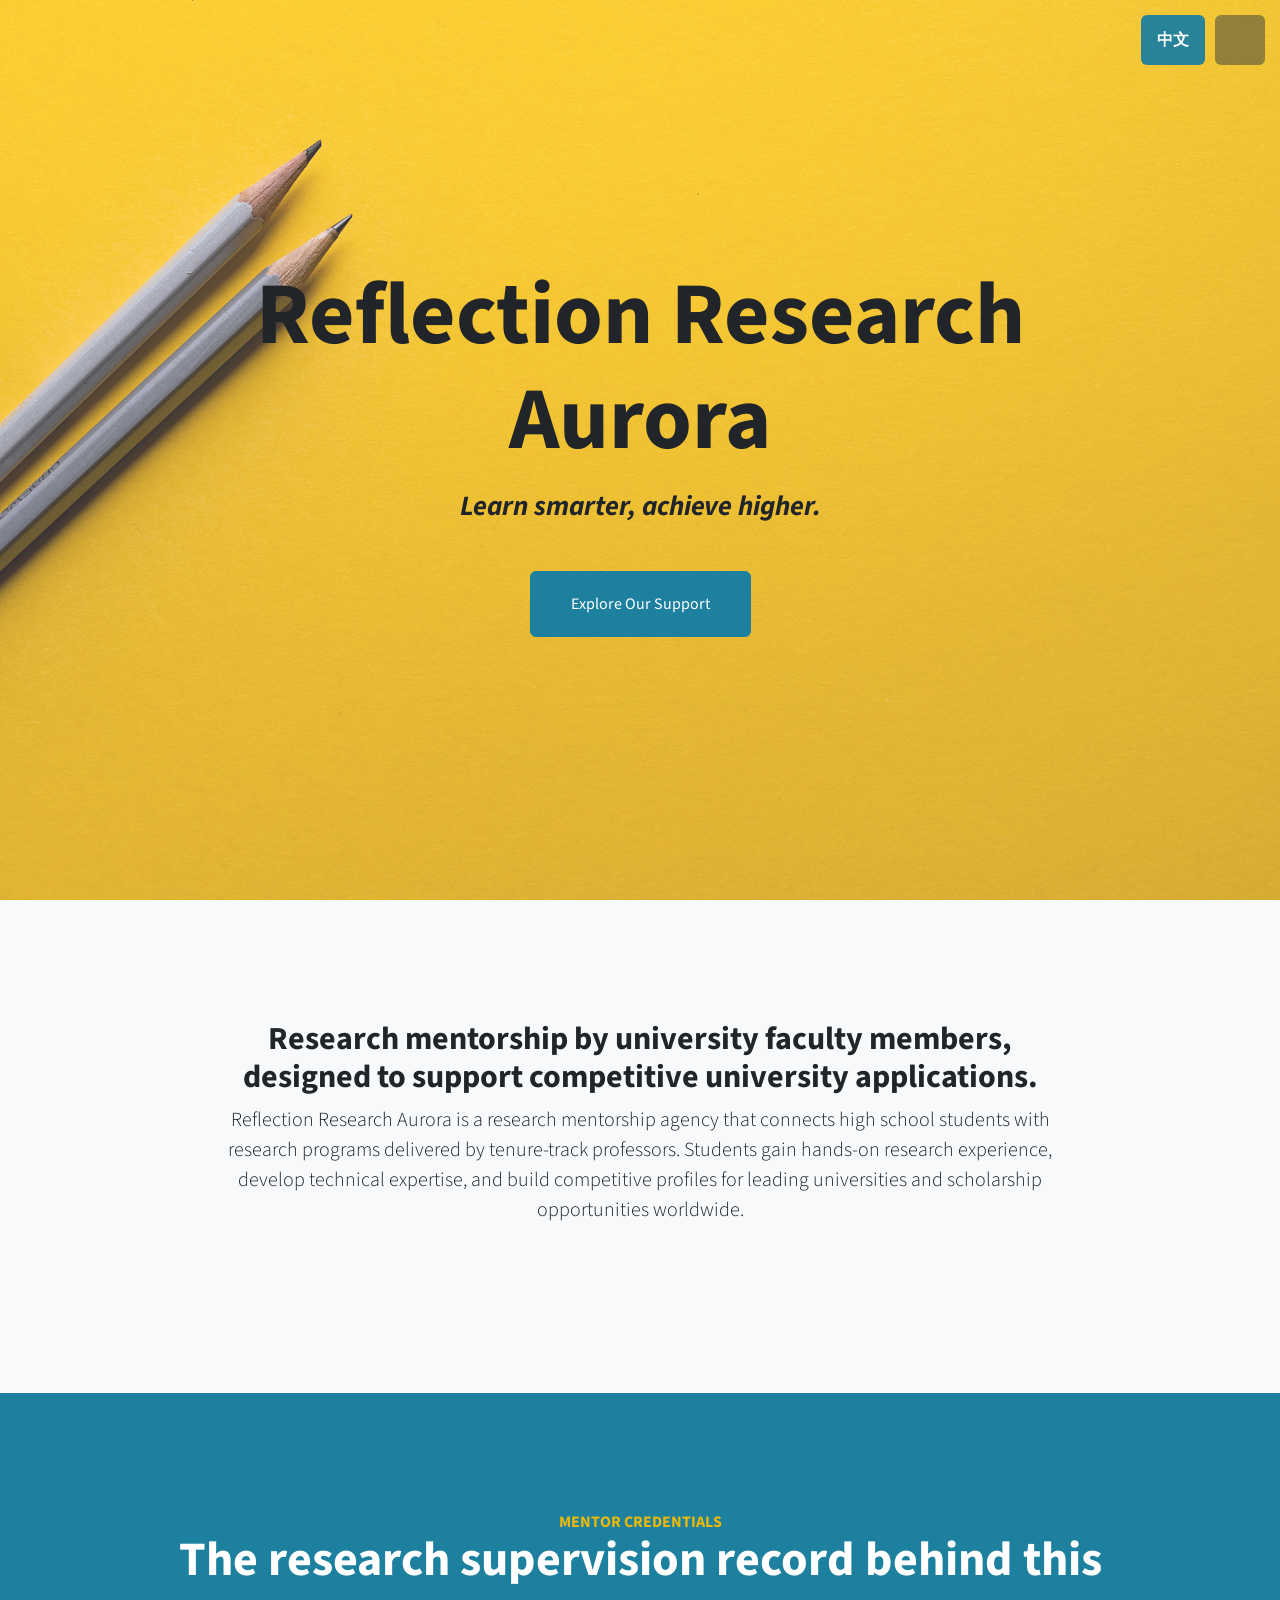
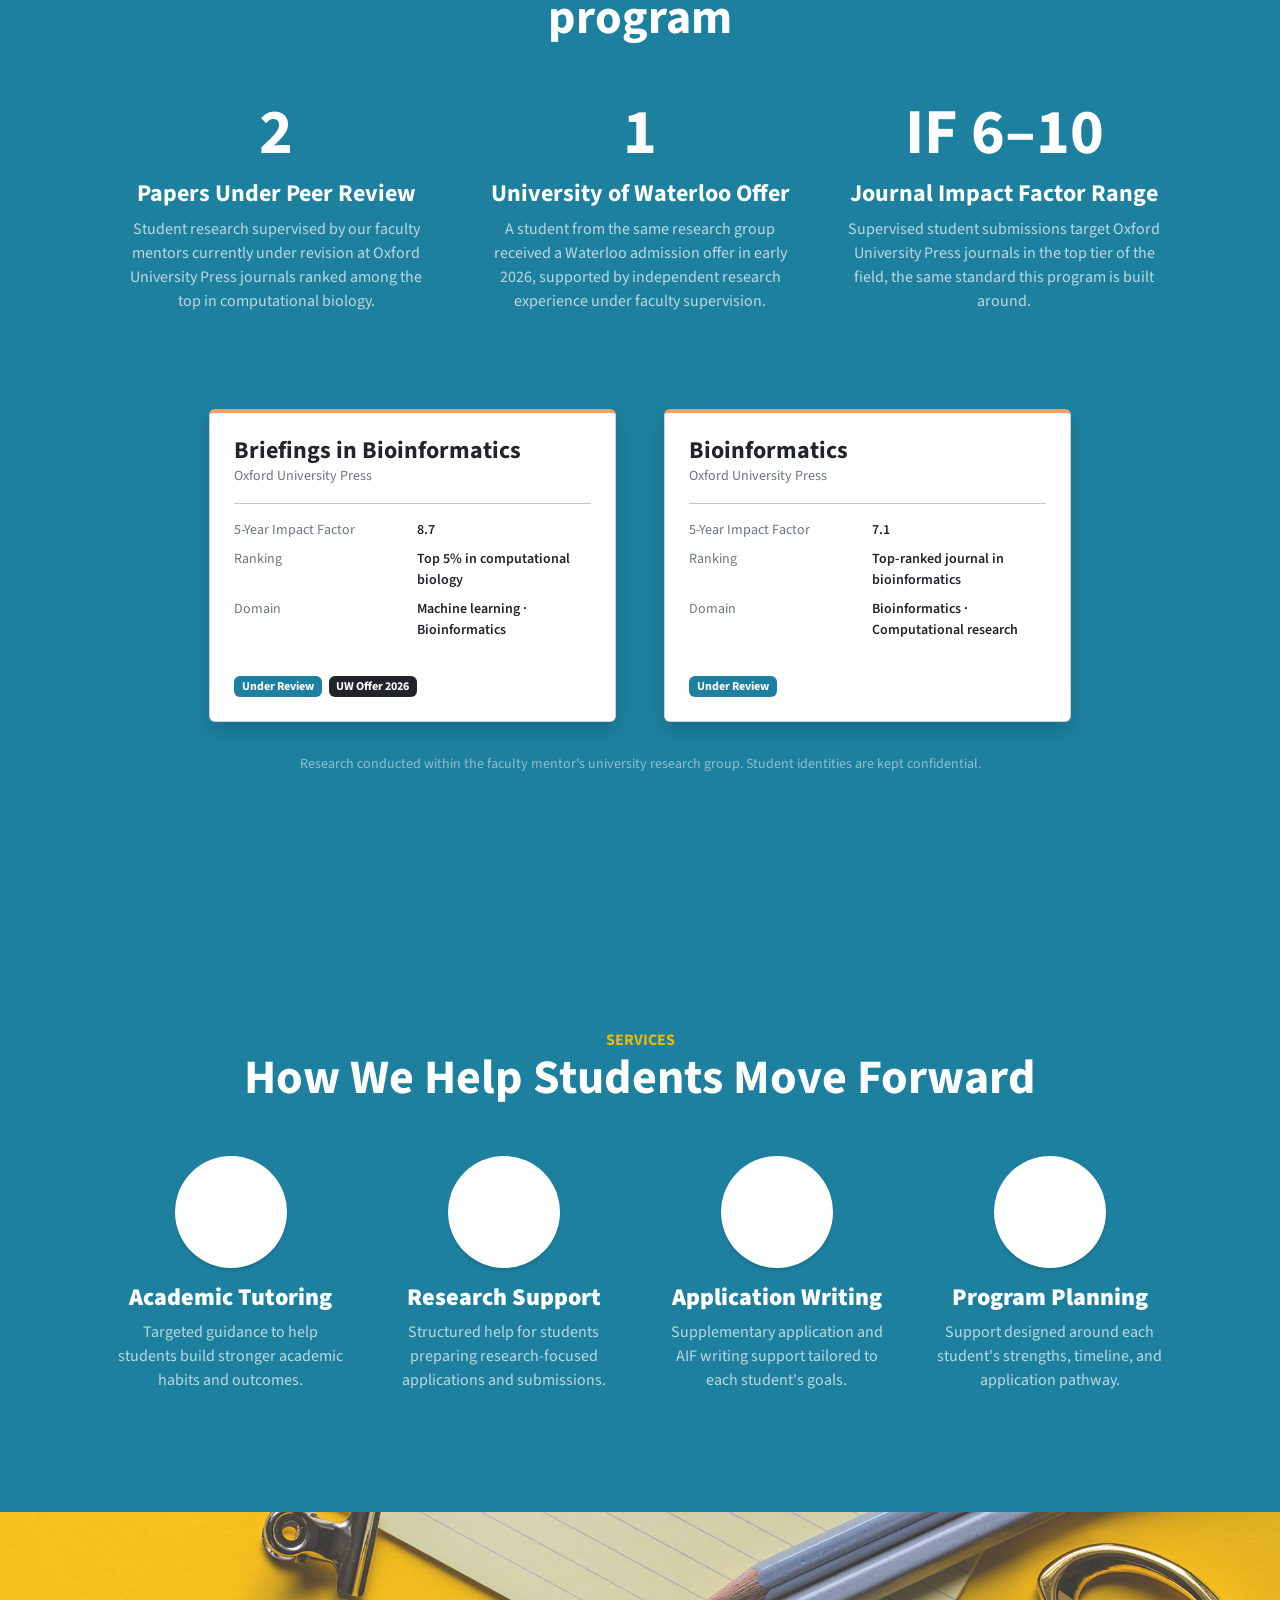
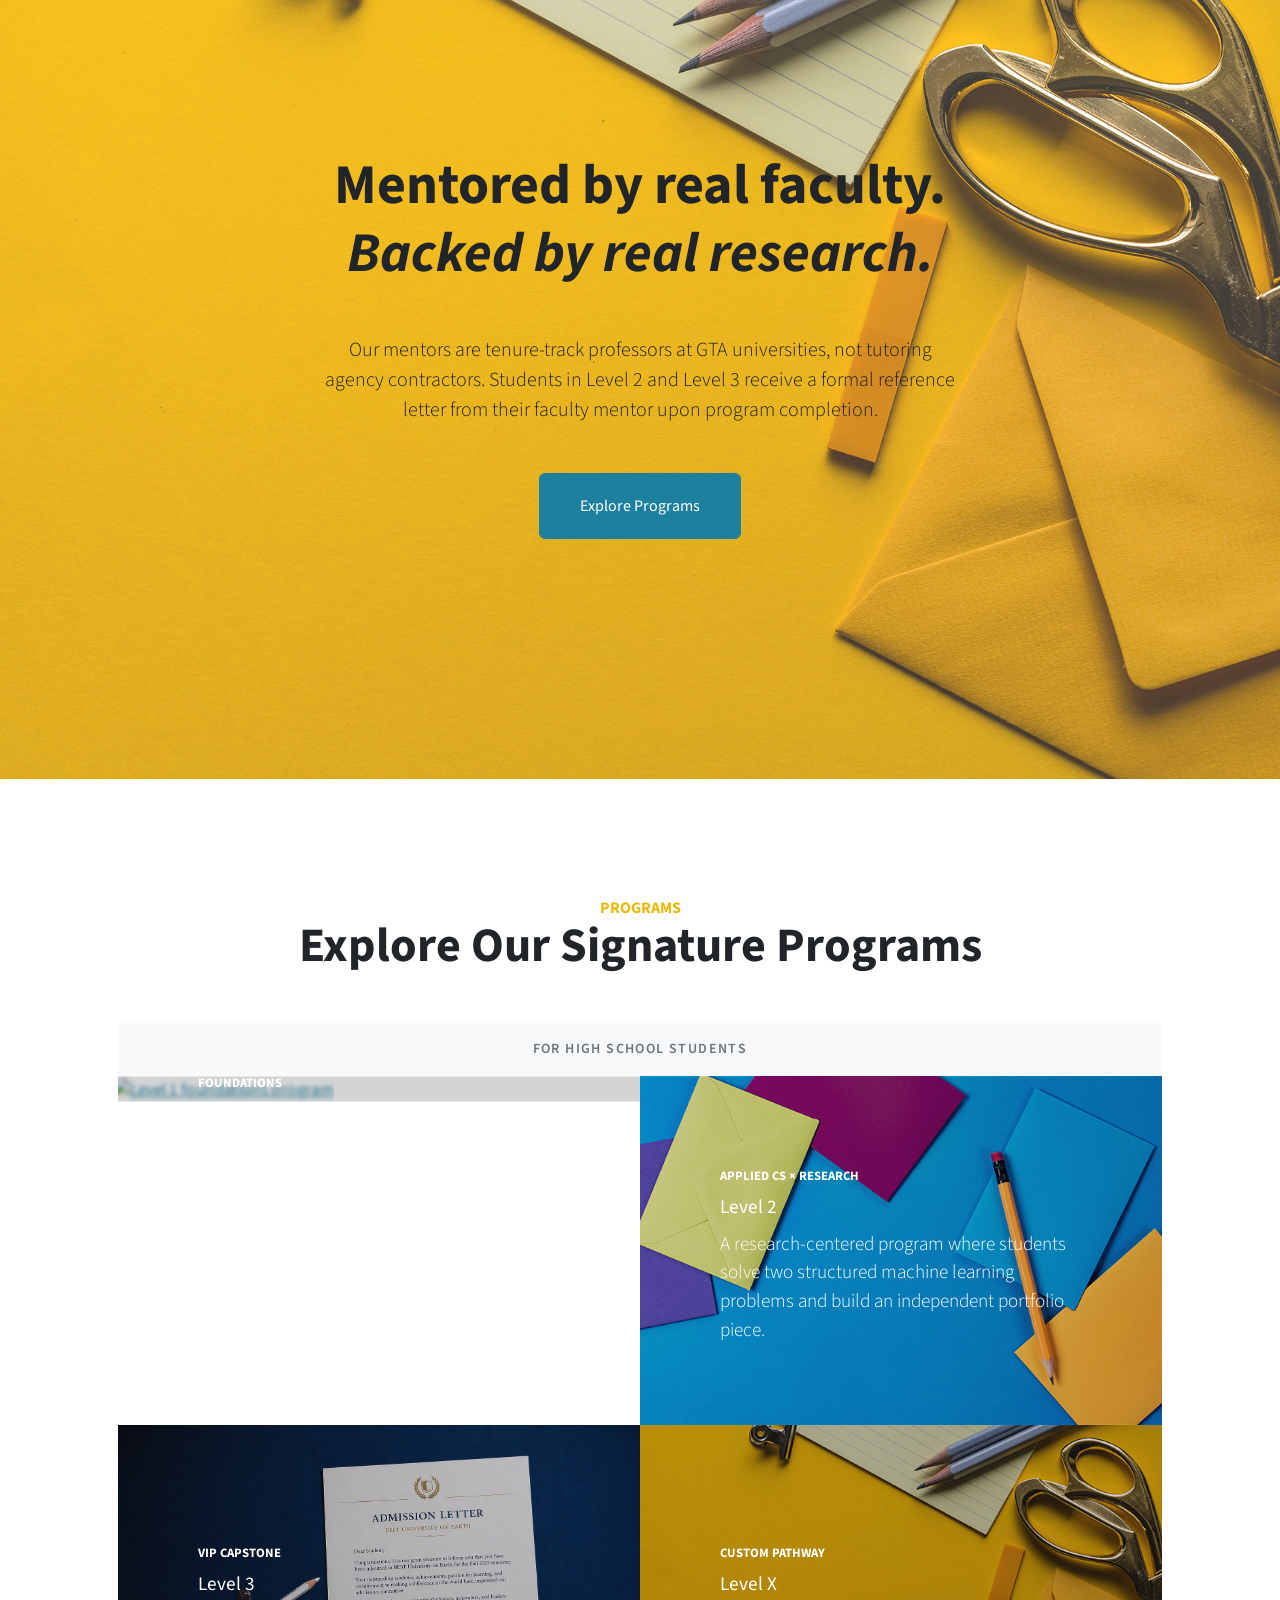
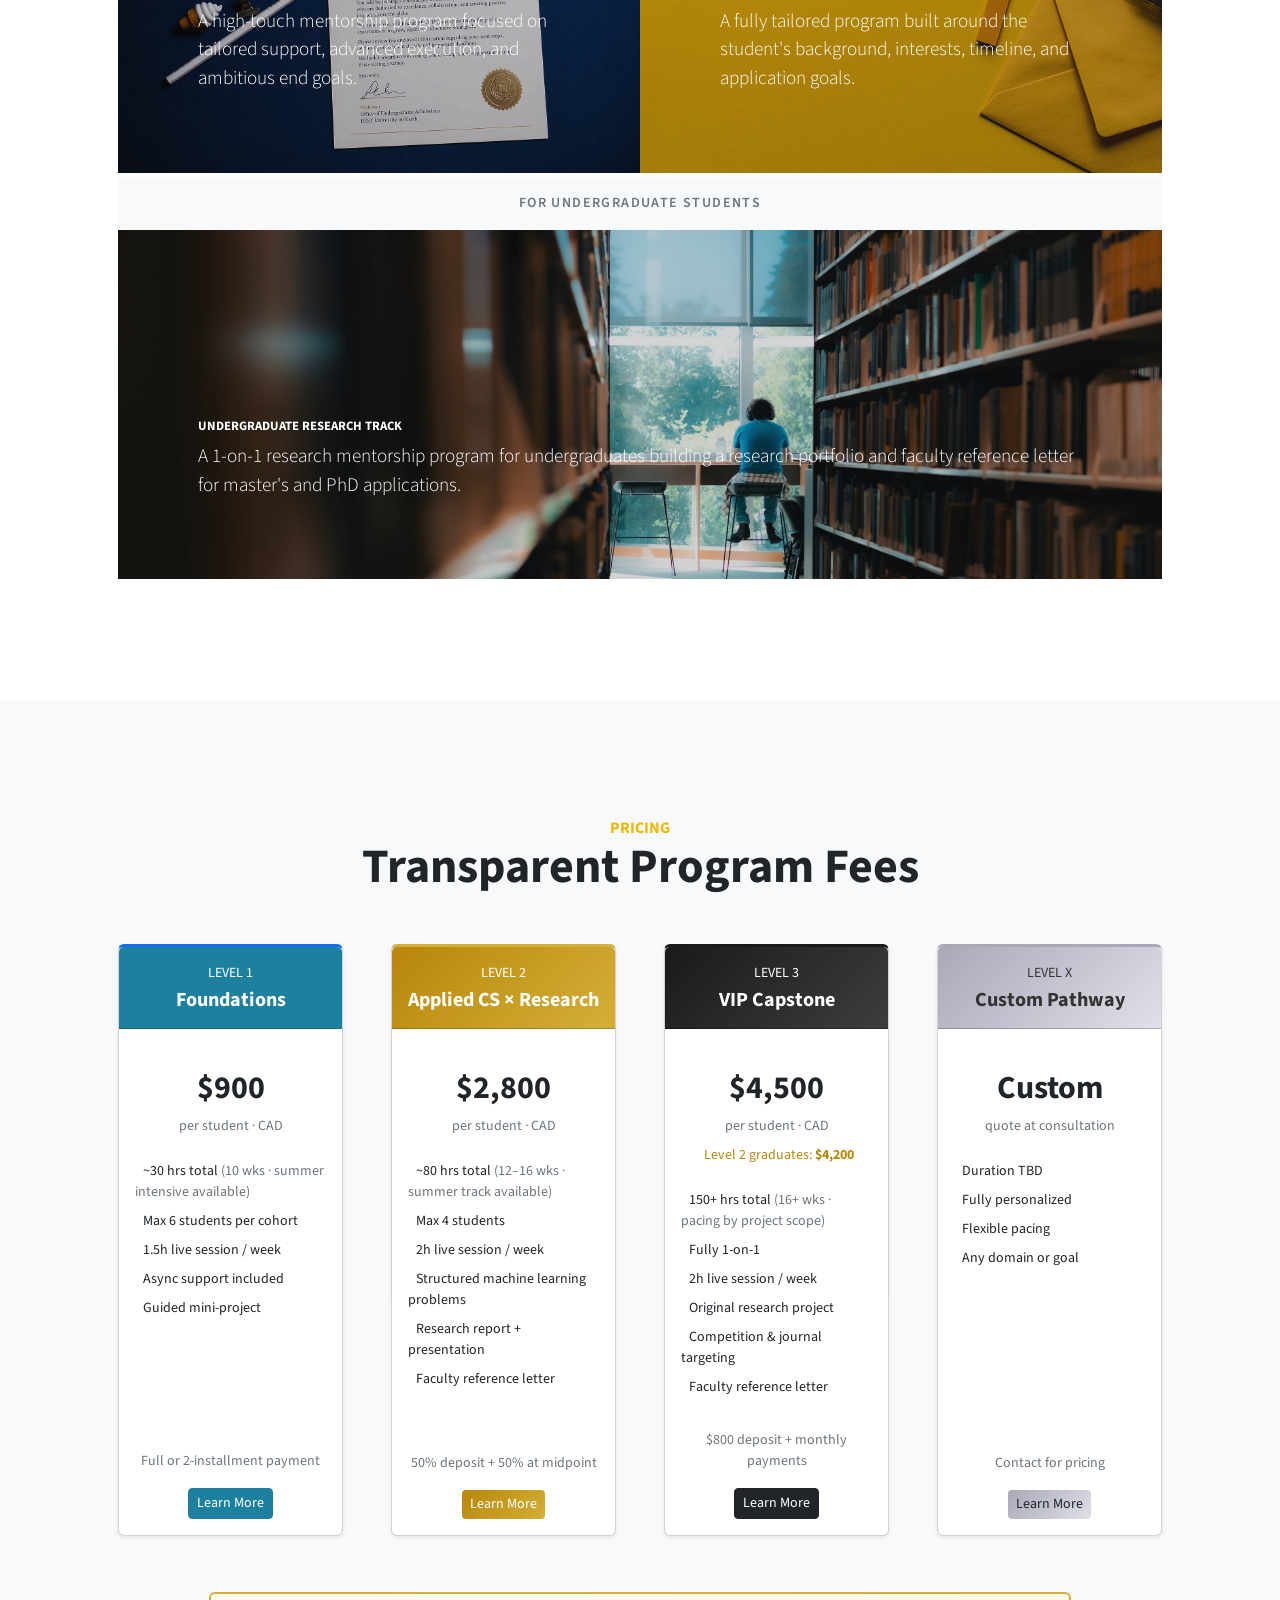
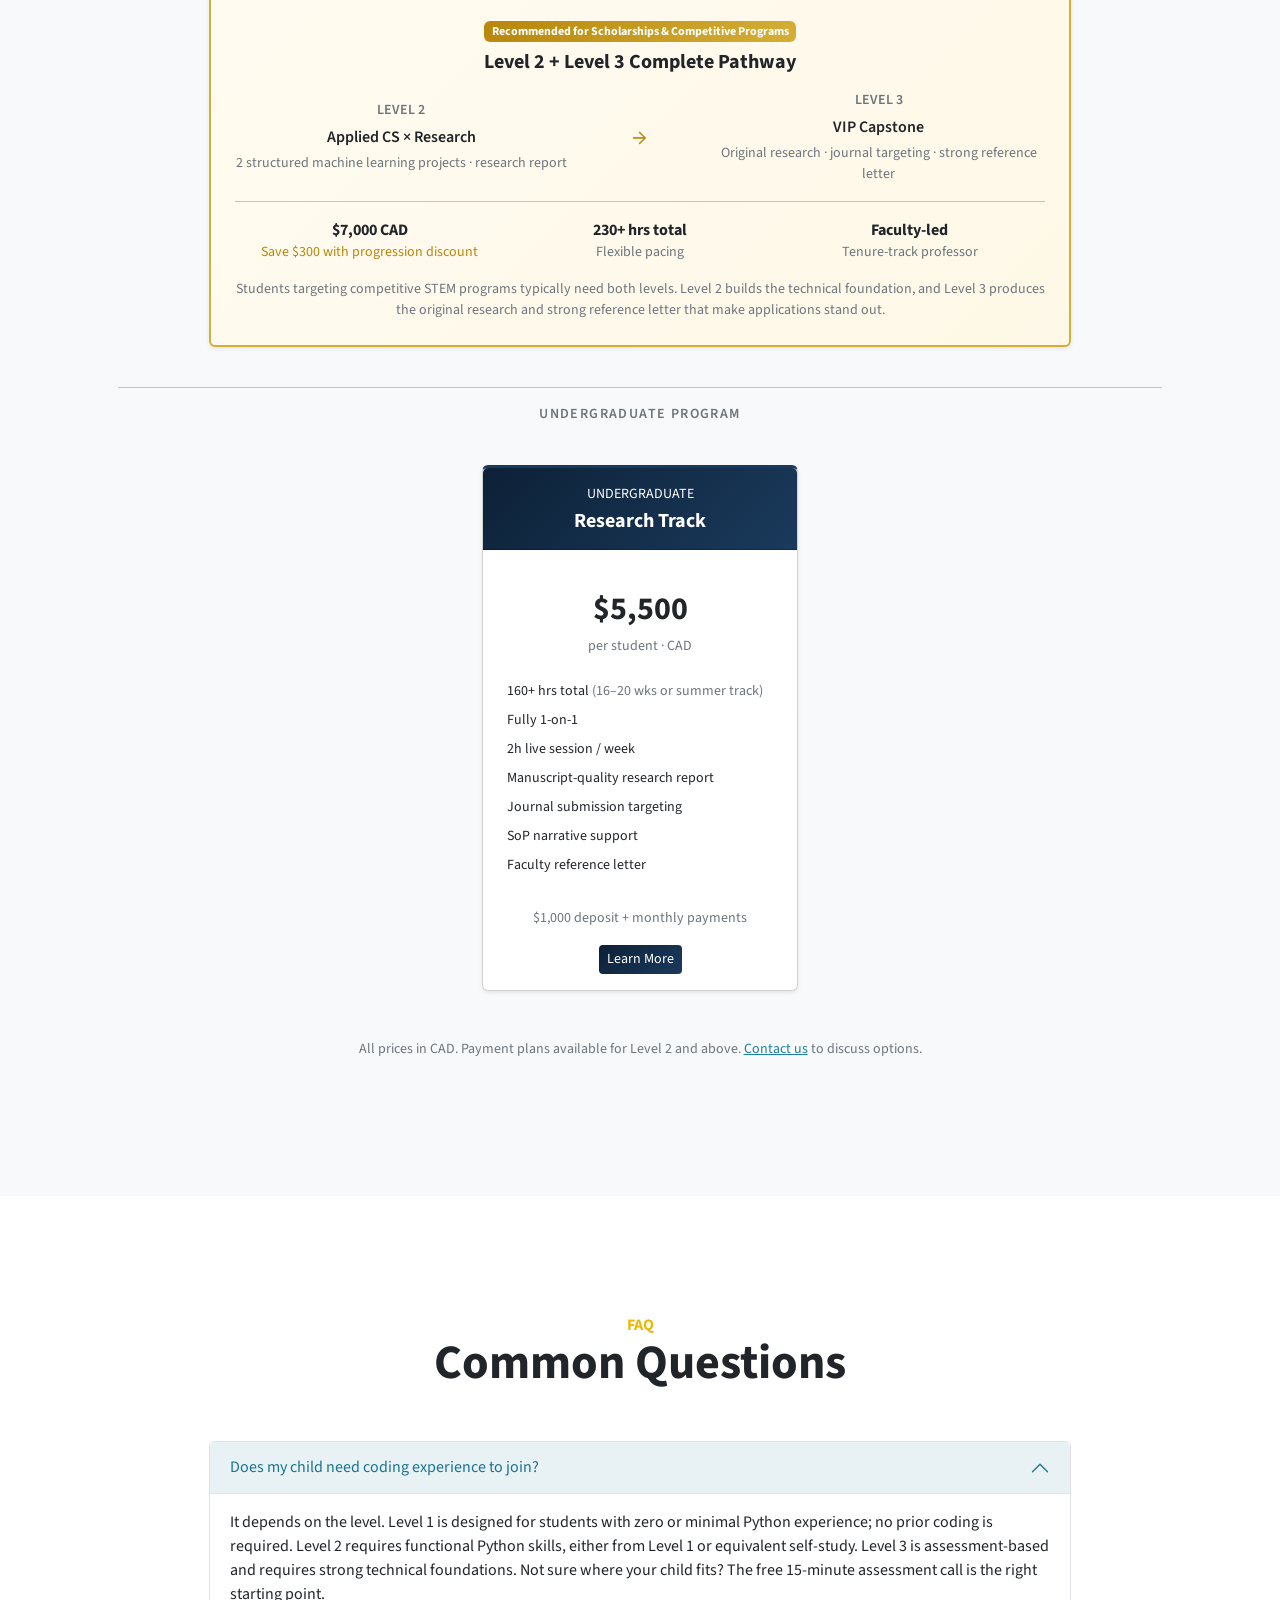
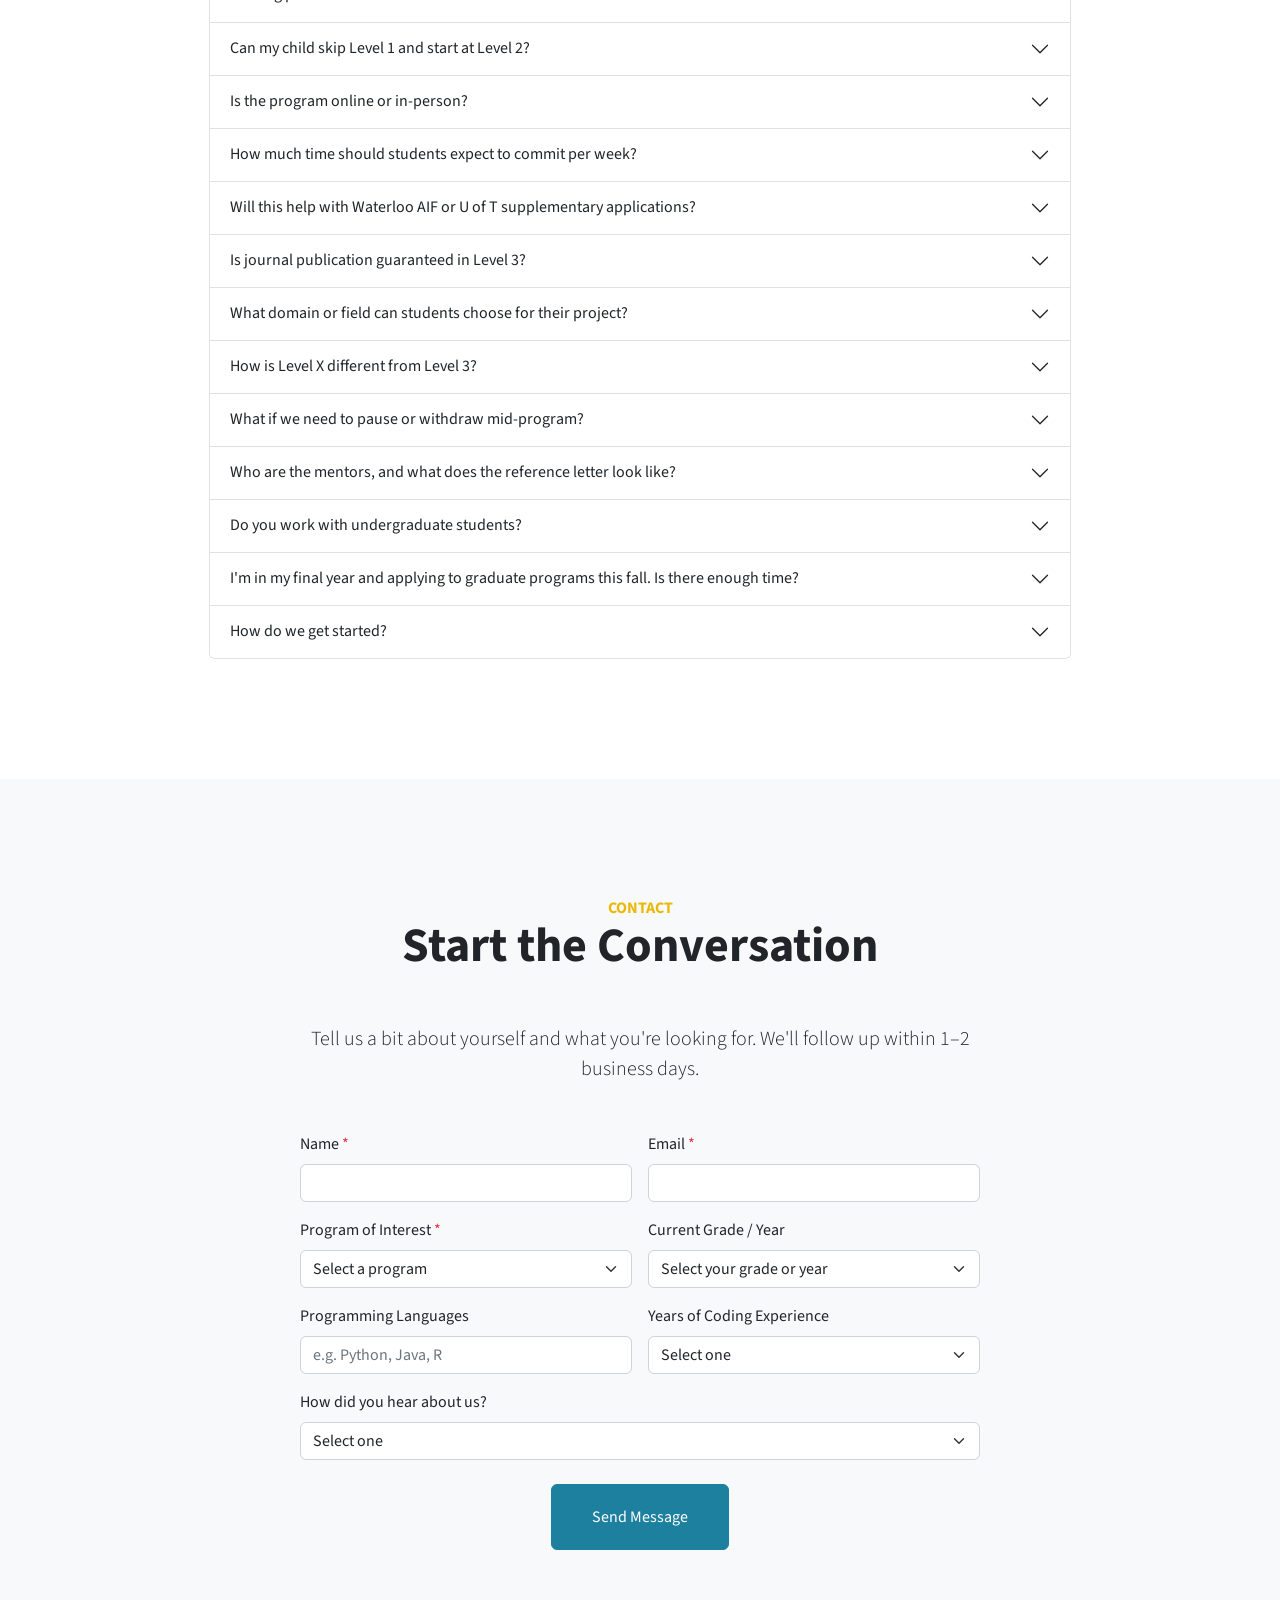
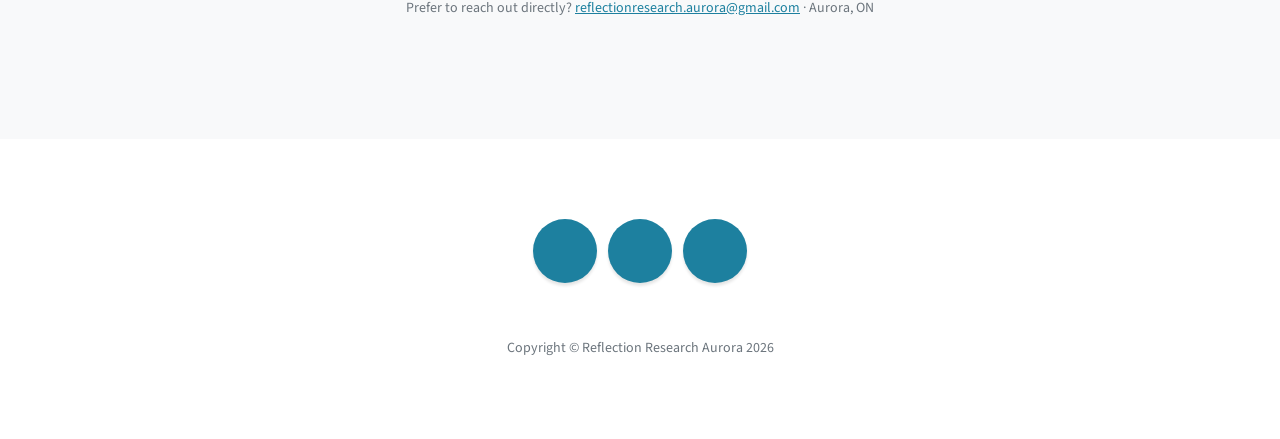
==== commit f7274f4c: "update main page" ====
--- a/index.html
+++ b/index.html
@@ -370,7 +370,7 @@
                                     <div class="col-md-5">
                                         <p class="text-uppercase small text-muted fw-semibold mb-1">Level 2</p>
                                         <p class="fw-semibold mb-1">Applied CS &times; Research</p>
-                                        <p class="small text-muted mb-0">2 structured machine learning projects · research report · faculty reference letter</p>
+                                        <p class="small text-muted mb-0">2 structured machine learning projects · research report</p>
                                     </div>
                                     <div class="col-md-2 text-center py-2">
                                         <span style="font-size: 1.5rem; color: #B8860B;">&#8594;</span>
@@ -378,7 +378,7 @@
                                     <div class="col-md-5">
                                         <p class="text-uppercase small text-muted fw-semibold mb-1">Level 3</p>
                                         <p class="fw-semibold mb-1">VIP Capstone</p>
-                                        <p class="small text-muted mb-0">Original research · journal targeting · research collaboration letter</p>
+                                        <p class="small text-muted mb-0">Original research · journal targeting · strong reference letter</p>
                                     </div>
                                 </div>
                                 <hr class="my-3">
@@ -396,7 +396,8 @@
                                         <p class="small text-muted mb-0">Tenure-track professor</p>
                                     </div>
                                 </div>
-                                <p class="text-center text-muted small mb-0">Students targeting competitive CS and STEM programs (including Waterloo, U of T, McMaster, top US universities, and merit-based scholarships such as Loran, Schulich, and national science competitions) typically need both levels. Level 2 builds the technical foundation; Level 3 produces the original research and faculty research collaboration letter that distinguish a strong application from the rest.</p>
+                                <p class="text-center text-muted small mb-0">Students targeting competitive STEM programs typically need both levels. 
+                                    Level 2 builds the technical foundation, and Level 3 produces the original research and strong reference letter that make applications stand out.</p>
                             </div>
                         </div>
                     </div>
@@ -420,7 +421,7 @@
                                     <p class="text-muted small mb-0">per student · CAD</p>
                                 </div>
                                 <ul class="list-unstyled text-start small mb-4">
-                                    <li class="mb-2"><i class="fas fa-check text-success me-2"></i>160+ hrs total <span class="text-muted">(16–20 wks · semester or summer track)</span></li>
+                                    <li class="mb-2"><i class="fas fa-check text-success me-2"></i>160+ hrs total <span class="text-muted">(16–20 wks or summer track)</span></li>
                                     <li class="mb-2"><i class="fas fa-check text-success me-2"></i>Fully 1-on-1</li>
                                     <li class="mb-2"><i class="fas fa-check text-success me-2"></i>2h live session / week</li>
                                     <li class="mb-2"><i class="fas fa-check text-success me-2"></i>Manuscript-quality research report</li>
@@ -565,7 +566,7 @@
                                 </h2>
                                 <div id="faqCollapse10" class="accordion-collapse collapse" aria-labelledby="faq10" data-bs-parent="#faqAccordion">
                                     <div class="accordion-body">
-                                        Our mentors are tenure-track faculty at Greater Toronto Area universities. They are active researchers with institutional affiliations, not tutoring agency contractors. Students in Level 2 receive a formal reference letter upon completion describing their project, performance, and demonstrated capabilities. Students in Level 3 receive a research collaboration letter, which is significantly more detailed: it speaks to the student's research aptitude, intellectual curiosity, resilience, and specific original contributions observed over 16+ weeks of 1-on-1 work. A letter from a faculty research collaborator carries considerably more weight than a program completion note, and is the type of letter graduate programs and scholarship committees find most compelling.
+                                        Our mentors are tenure-track faculty at Greater Toronto Area universities. They are active researchers with institutional affiliations, not tutoring agency contractors. Students in Level 2 receive a formal reference letter upon completion describing their project, performance, and demonstrated capabilities. Students in Level 3 receive a strong reference letter with significantly more detailed: it speaks to the student's research aptitude, intellectual curiosity, resilience, and specific original contributions observed over 16+ weeks of 1-on-1 work. A letter from a faculty research collaborator carries considerably more weight than a program completion note, and is the type of letter graduate programs and scholarship committees find most compelling.
                                     </div>
                                 </div>
                             </div>
@@ -577,7 +578,7 @@
                                 </h2>
                                 <div id="faqCollapse11" class="accordion-collapse collapse" aria-labelledby="faq11" data-bs-parent="#faqAccordion">
                                     <div class="accordion-body">
-                                        Yes. The Undergraduate Research Track is a separate 1-on-1 mentorship program designed for 2nd–4th year undergraduates (or recent graduates) who are building a research portfolio for master's or PhD applications. It runs 16–20 weeks and focuses on independent research design, end-to-end implementation, and graduate school positioning, including a research collaboration letter from a GTA tenure-track faculty member. See the <a href="program-undergraduate.html">Undergraduate Research Track page</a> for full details.
+                                        Yes. The Undergraduate Research Track is a separate 1-on-1 mentorship program designed for 2nd–4th year undergraduates (or recent graduates) who are building a research portfolio for master's or PhD applications. It runs 16–20 weeks and focuses on independent research design, end-to-end implementation, and graduate school positioning, including a strong reference letter from a GTA tenure-track faculty member. See the <a href="program-undergraduate.html">Undergraduate Research Track page</a> for full details.
                                     </div>
                                 </div>
                             </div>
